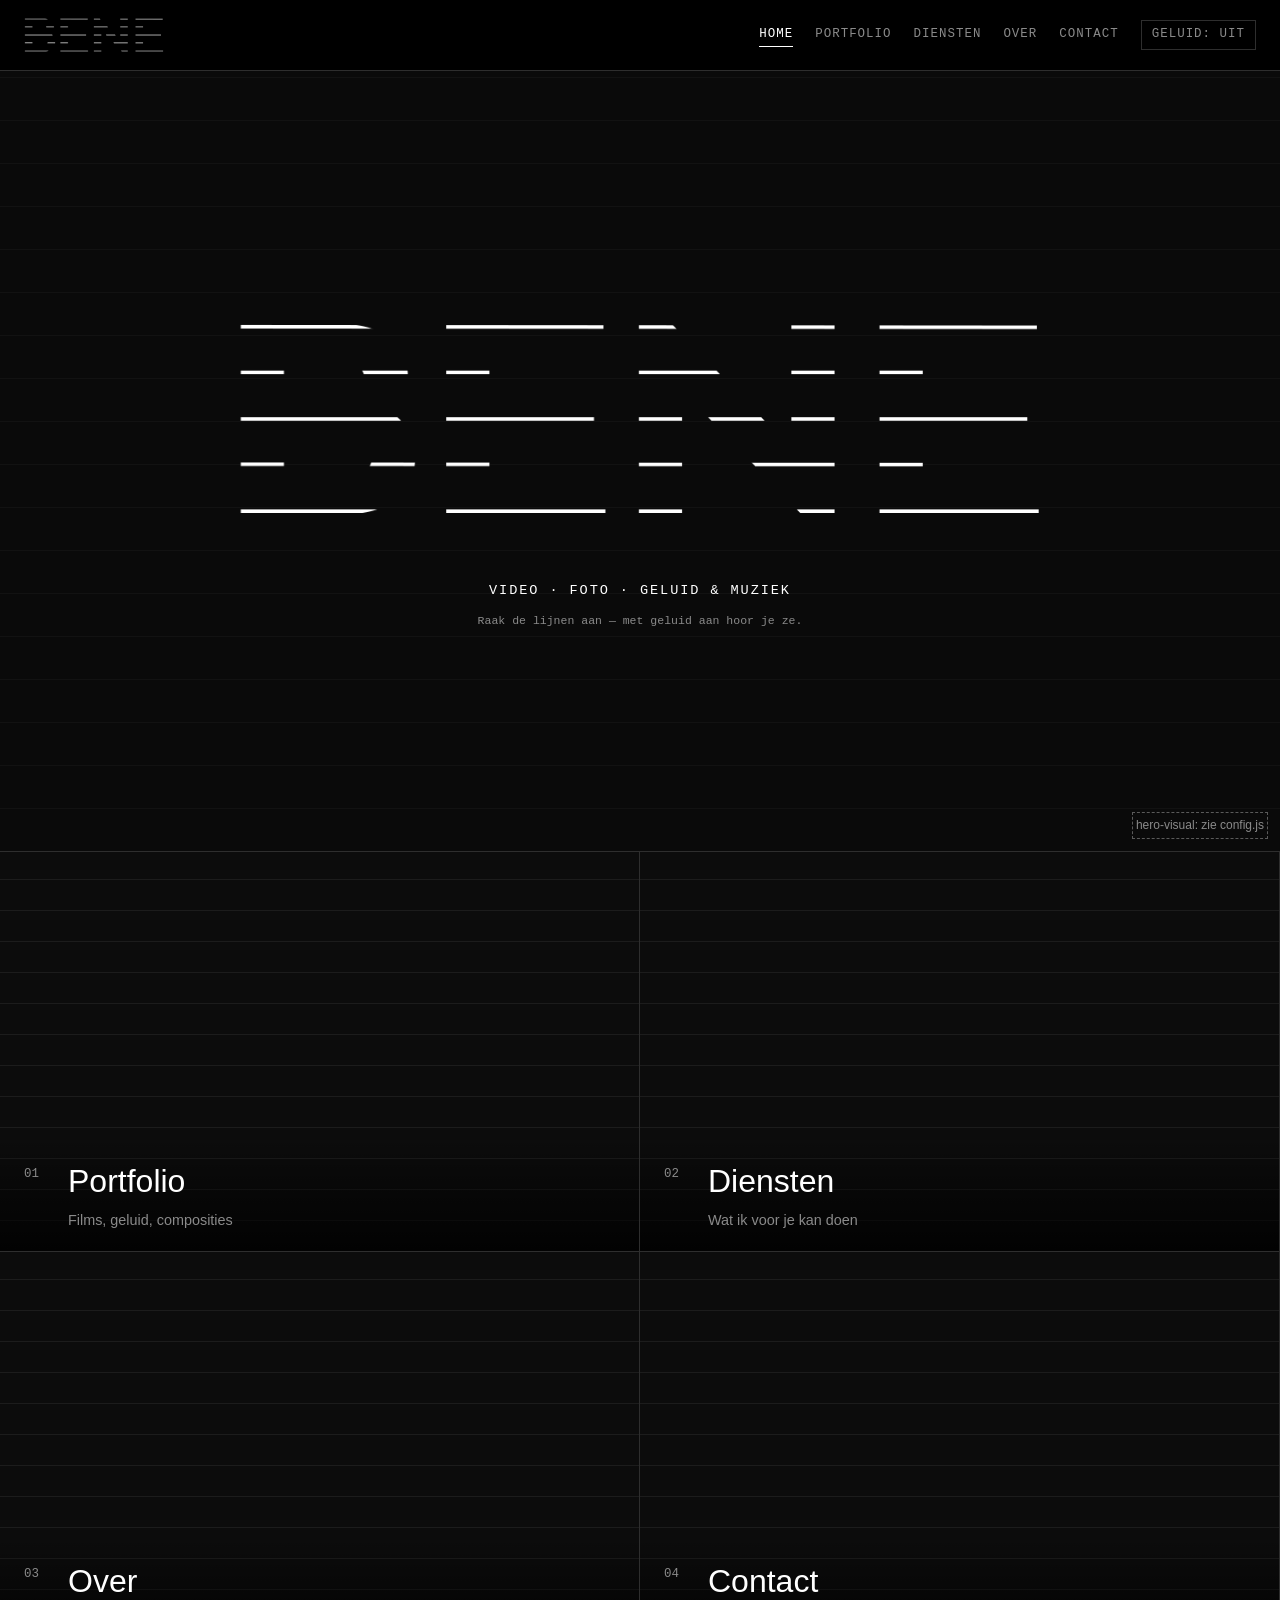
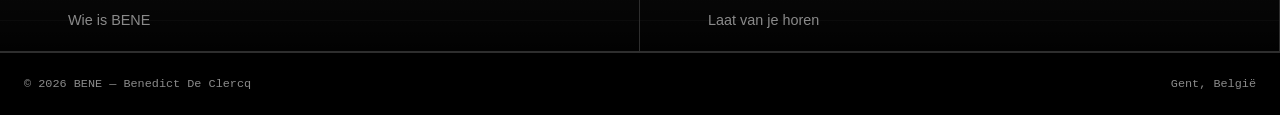
==== index.html @ 7650b3a9 "Add files via upload" ====
<!doctype html>
<html lang="nl">
<head>
<meta charset="utf-8">
<meta name="viewport" content="width=device-width,initial-scale=1">
<title>BENE — beeld en geluid</title>
<meta name="description" content="BENE — freelance videograaf, fotograaf, sounddesigner en componist uit Gent.">
<link rel="stylesheet" href="style.css">
</head>
<body>
<header>
  <a class="logo" href="index.html" aria-label="BENE — home"><img src="logo.png" alt="BENE"></a>
  <nav><a href="index.html" aria-current="page">Home</a><a href="portfolio.html">Portfolio</a><a href="diensten.html">Diensten</a><a href="over.html">Over</a><a href="contact.html">Contact</a><button id="sound" aria-pressed="false" title="Geluid aan/uit">geluid: uit</button></nav>
</header>
<main>

<section class="hero">
  <div id="heroMedia" class="heroMedia" aria-hidden="true"></div>
  <canvas id="logoCanvas" aria-label="BENE"></canvas>
  <p class="tag">Video · Foto · Geluid &amp; muziek</p>
  <p class="hint">Raak de lijnen aan — met geluid aan hoor je ze.</p>
</section>
<section class="tiles">
  <a class="tile" data-k="portfolio" href="portfolio.html"><div class="vis"></div><div class="cap"><span class="n">01</span><span class="t">Portfolio</span><span class="d">Films, geluid, composities</span></div></a>
  <a class="tile" data-k="diensten" href="diensten.html"><div class="vis"></div><div class="cap"><span class="n">02</span><span class="t">Diensten</span><span class="d">Wat ik voor je kan doen</span></div></a>
  <a class="tile" data-k="over" href="over.html"><div class="vis"></div><div class="cap"><span class="n">03</span><span class="t">Over</span><span class="d">Wie is BENE</span></div></a>
  <a class="tile" data-k="contact" href="contact.html"><div class="vis"></div><div class="cap"><span class="n">04</span><span class="t">Contact</span><span class="d">Laat van je horen</span></div></a>
</section>

</main>
<footer>
  <span>© <span id="yr"></span> BENE — Benedict De Clercq</span>
  <span>Gent, België</span>
</footer>
<script src="config.js"></script>
<script src="site.js"></script>
<script src="hero.js"></script>
</body>
</html>
---- style.css ----
:root{--bg:#000;--fg:#fff;--mute:#8a8a8a;--line:#2e2e2e;
--sans:"Helvetica Neue",Helvetica,Arial,system-ui,sans-serif;--mono:ui-monospace,"SF Mono",Menlo,Consolas,monospace}
*{box-sizing:border-box;margin:0;padding:0}
html{background:var(--bg)}
body{background:var(--bg);color:var(--fg);font-family:var(--sans);line-height:1.55;min-height:100vh;display:flex;flex-direction:column;-webkit-font-smoothing:antialiased}
a{color:inherit}
header{display:flex;justify-content:space-between;align-items:center;gap:16px;padding:18px 24px;border-bottom:1px solid var(--line);position:sticky;top:0;background:var(--bg);z-index:5}
.logo img{height:34px;display:block}
nav{display:flex;gap:22px;align-items:center;font-family:var(--mono);font-size:.78rem;text-transform:uppercase;letter-spacing:.08em;flex-wrap:wrap;justify-content:flex-end}
nav a{text-decoration:none;color:var(--mute);padding:2px 0;border-bottom:1px solid transparent}
nav a:hover,nav a[aria-current]{color:var(--fg);border-bottom-color:var(--fg)}
#sound{font:inherit;text-transform:uppercase;letter-spacing:inherit;background:none;border:1px solid var(--line);color:var(--mute);padding:4px 10px;cursor:pointer}
#sound[aria-pressed="true"]{color:var(--fg);border-color:var(--fg)}
main{flex:1}
.hero{min-height:calc(100svh - 120px);display:flex;flex-direction:column;align-items:center;justify-content:center;padding:40px 24px;text-align:center}
#logoCanvas{width:min(920px,100%);display:block;touch-action:manipulation;cursor:crosshair}
.tag{font-family:var(--mono);font-size:.85rem;letter-spacing:.14em;text-transform:uppercase;margin-top:36px}
.hint{font-family:var(--mono);font-size:.72rem;color:var(--mute);margin-top:10px}
.rows{border-top:1px solid var(--line)}
.row{display:grid;grid-template-columns:56px minmax(140px,1fr) minmax(0,2fr) auto;gap:16px;align-items:baseline;padding:22px 24px;border-bottom:1px solid var(--line);text-decoration:none;transition:background .2s,color .2s}
a.row:hover{background:var(--fg);color:var(--bg)}
a.row:hover .d,a.row:hover .n{color:var(--bg)}
.row .n{font-family:var(--mono);font-size:.78rem;color:var(--mute)}
.row .t{font-size:clamp(1.3rem,3.2vw,2.2rem);font-weight:500;letter-spacing:-.01em}
.row .d{color:var(--mute);font-size:.95rem}
.row .a{font-family:var(--mono);white-space:nowrap;font-size:.78rem}
.row .a.todo{outline:none;border:1px dashed #5a5a5a;padding:2px 8px}
.row.big{align-items:start;padding:32px 24px}
.row.soon .t{color:var(--mute)}
.list{border-top:1px solid var(--line);margin:32px -24px 0}
@media(max-width:700px){header{flex-direction:column;align-items:flex-start}nav{justify-content:flex-start;gap:14px}.row{grid-template-columns:36px minmax(0,1fr) auto}.row .d{grid-column:2/4;grid-row:2}.row.big .d{grid-column:2/4}}
.page{max-width:1100px;margin:0 auto;padding:56px 24px 80px;width:100%}
h1{font-size:clamp(2.6rem,9vw,6rem);font-weight:500;letter-spacing:-.03em;line-height:1;margin-bottom:20px}
h2{font-family:var(--mono);font-size:.78rem;text-transform:uppercase;letter-spacing:.1em;color:var(--mute);font-weight:400;margin-bottom:8px}
.lead{font-size:1.2rem;margin-bottom:32px}.lead.one{margin-top:40px}
.label{font-family:var(--mono);font-size:.78rem;margin-bottom:24px;color:var(--mute)}
.label a{text-decoration:none}.label a:hover{color:var(--fg)}
.note{margin-top:24px;font-size:.85rem}
.frame{position:relative;aspect-ratio:16/9;border:1px solid var(--line);display:grid;place-items:center;margin-bottom:12px;background:#080808}
.frame iframe{position:absolute;inset:0;width:100%;height:100%;border:0}
.play{width:72px;height:72px;border-radius:50%;border:1px solid var(--fg);background:none;color:var(--fg);font-size:1.3rem;cursor:pointer}
.play:hover{background:var(--fg);color:var(--bg)}
.stills{display:grid;grid-template-columns:repeat(auto-fit,minmax(220px,1fr));gap:12px;margin-bottom:48px}
.stills div{aspect-ratio:16/9;border:1px dashed var(--line);display:grid;place-items:center;font-size:.75rem}
.cols{display:grid;grid-template-columns:repeat(auto-fit,minmax(260px,1fr));gap:40px;margin-bottom:40px}
.credits{display:grid;grid-template-columns:120px 1fr;gap:8px 16px;border-top:1px solid var(--line);padding-top:20px;font-size:.9rem}
.credits dt{font-family:var(--mono);font-size:.78rem;text-transform:uppercase;letter-spacing:.08em;color:var(--mute)}
.about{display:grid;grid-template-columns:minmax(0,1fr) minmax(0,2fr);gap:48px;align-items:start}
@media(max-width:700px){.about{grid-template-columns:1fr}}
.portrait{aspect-ratio:3/4;border:1px dashed var(--line);display:grid;place-items:center;font-size:.8rem}
.about p{margin-bottom:16px;max-width:60ch}
.btn{display:inline-block;border:1px solid var(--fg);padding:10px 22px;text-decoration:none;font-family:var(--mono);font-size:.8rem;text-transform:uppercase;letter-spacing:.08em}
.btn:hover{background:var(--fg);color:var(--bg)}
a.big{font-size:clamp(1.4rem,5vw,3rem);text-decoration:none;border-bottom:1px solid var(--fg)}
#social{margin-top:28px;display:flex;gap:20px;flex-wrap:wrap;font-family:var(--mono);font-size:.85rem}
#social a{color:var(--mute)}#social a:hover{color:var(--fg)}
.todo{color:var(--mute);outline:1px dashed #5a5a5a;outline-offset:3px}

.hero{position:relative;overflow:hidden}
.heroMedia{position:absolute;inset:0;background:center/cover no-repeat;opacity:.5;z-index:0}
.heroMedia video{width:100%;height:100%;object-fit:cover}
.heroMedia.empty{background:repeating-linear-gradient(0deg,#0a0a0a 0 42px,#121212 42px 43px);opacity:1;display:flex;align-items:flex-end;justify-content:flex-end;padding:16px;font-size:.75rem}
.hero>*:not(.heroMedia){position:relative;z-index:1}
.tiles{display:grid;grid-template-columns:1fr 1fr;border-top:1px solid var(--line)}
@media(max-width:700px){.tiles{grid-template-columns:1fr}}
.tile{position:relative;display:block;aspect-ratio:16/10;overflow:hidden;border-bottom:1px solid var(--line);border-right:1px solid var(--line);text-decoration:none}
.tile .vis{position:absolute;inset:0;background:center/cover no-repeat;transition:transform .8s ease,opacity .4s;opacity:.7}
.tile .vis.empty{background:repeating-linear-gradient(0deg,#0c0c0c 0 30px,#1c1c1c 30px 31px);opacity:1}
.tile:hover .vis{transform:scale(1.03);opacity:.95}
.tile .cap{position:absolute;left:0;right:0;bottom:0;padding:20px 24px;display:grid;grid-template-columns:36px 1fr;gap:2px 8px;background:linear-gradient(transparent,rgba(0,0,0,.85))}
.tile .n{font-family:var(--mono);font-size:.78rem;color:var(--mute);grid-row:1/3;padding-top:.6em}
.tile .t{font-size:clamp(1.4rem,3vw,2rem);font-weight:500}
.tile .d{color:var(--mute);font-size:.9rem}
@media(prefers-reduced-motion:reduce){.tile .vis{transition:none}}
footer{display:flex;justify-content:space-between;flex-wrap:wrap;gap:8px;padding:22px 24px;border-top:1px solid var(--line);font-family:var(--mono);font-size:.74rem;color:var(--mute)}
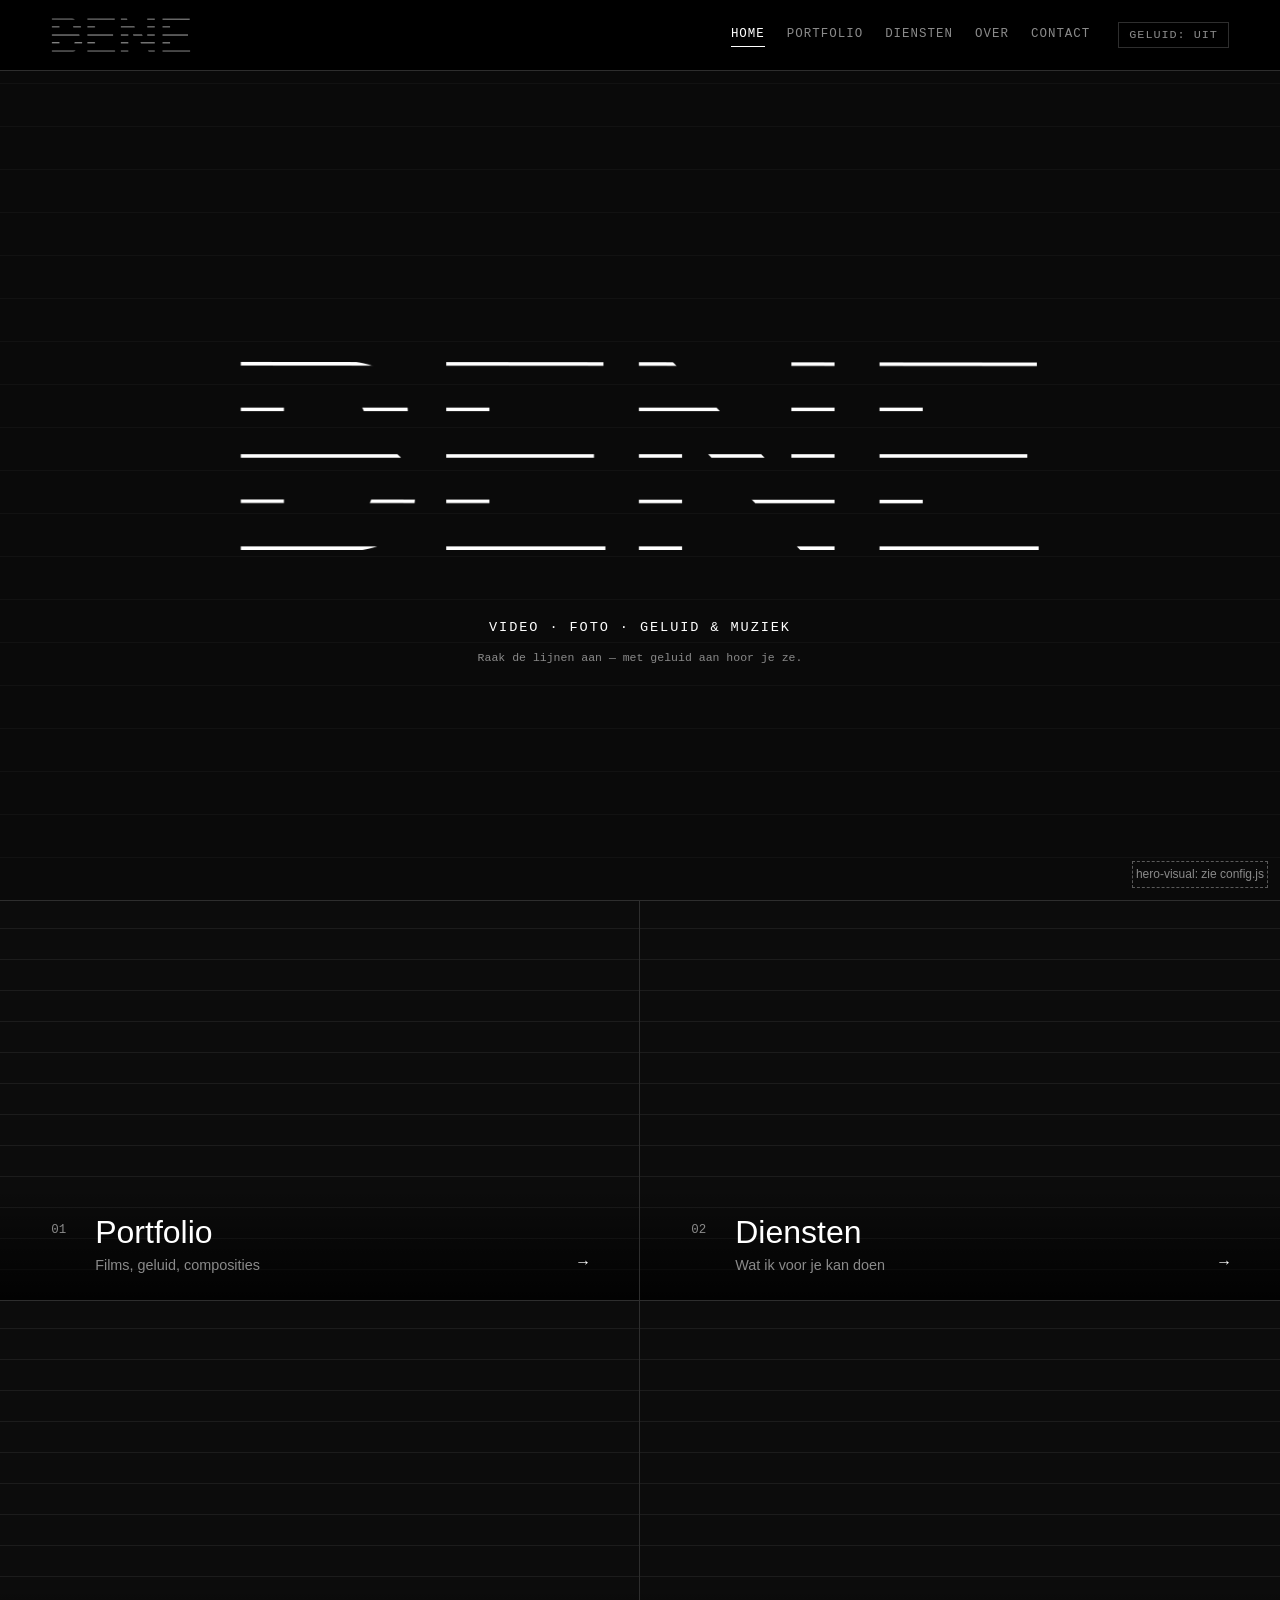
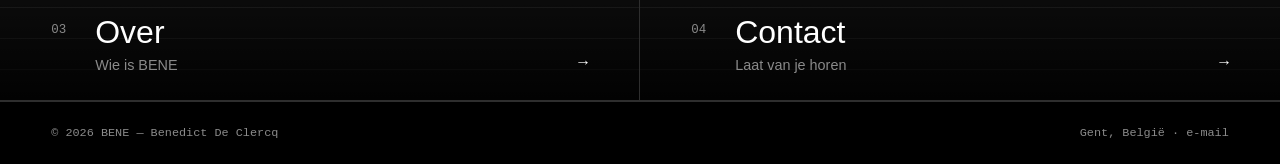
==== commit ff1ba7f8: "Layout bijgewerkt: uitlijning, gsm-header, favicon, 404 - Eén zijmarge en max-breedte voor header, i" ====
--- a/index.html
+++ b/index.html
@@ -4,19 +4,24 @@
 <meta charset="utf-8">
 <meta name="viewport" content="width=device-width,initial-scale=1">
 <title>BENE — beeld en geluid</title>
-<meta name="description" content="BENE — freelance videograaf, fotograaf, sounddesigner en componist uit Gent.">
+<meta name="description" content="BENE — Benedict De Clercq, freelance videograaf, fotograaf, sounddesigner en componist uit Gent.">
 <link rel="stylesheet" href="style.css">
+<link rel="icon" href="favicon.svg" type="image/svg+xml">
+<meta name="theme-color" content="#000000">
 </head>
 <body>
+<a class="skip" href="#main">Naar inhoud</a>
 <header>
   <a class="logo" href="index.html" aria-label="BENE — home"><img src="logo.png" alt="BENE"></a>
-  <nav><a href="index.html" aria-current="page">Home</a><a href="portfolio.html">Portfolio</a><a href="diensten.html">Diensten</a><a href="over.html">Over</a><a href="contact.html">Contact</a><button id="sound" aria-pressed="false" title="Geluid aan/uit">geluid: uit</button></nav>
+  <nav><a href="index.html" aria-current="page">Home</a><a href="portfolio.html">Portfolio</a><a href="diensten.html">Diensten</a><a href="over.html">Over</a><a href="contact.html">Contact</a></nav>
+  <button id="sound" aria-pressed="false" title="Geluid aan/uit">geluid: uit</button>
 </header>
-<main>
+<main id="main">
 
 <section class="hero">
+  <h1 class="sr">BENE — video, foto, geluid &amp; muziek</h1>
   <div id="heroMedia" class="heroMedia" aria-hidden="true"></div>
-  <canvas id="logoCanvas" aria-label="BENE"></canvas>
+  <canvas id="logoCanvas" role="img" aria-label="BENE-logo"></canvas>
   <p class="tag">Video · Foto · Geluid &amp; muziek</p>
   <p class="hint">Raak de lijnen aan — met geluid aan hoor je ze.</p>
 </section>
@@ -30,7 +35,7 @@
 </main>
 <footer>
   <span>© <span id="yr"></span> BENE — Benedict De Clercq</span>
-  <span>Gent, België</span>
+  <span>Gent, België · <a class="mailto" href="#">e-mail</a></span>
 </footer>
 <script src="config.js"></script>
 <script src="site.js"></script>
--- a/style.css
+++ b/style.css
@@ -1,75 +1,116 @@
+/* ---------- basis ---------- */
 :root{--bg:#000;--fg:#fff;--mute:#8a8a8a;--line:#2e2e2e;
+--g:clamp(20px,4vw,56px);       /* zijmarge: overal dezelfde */
+--max:1440px;                   /* maximale breedte van de inhoud */
 --sans:"Helvetica Neue",Helvetica,Arial,system-ui,sans-serif;--mono:ui-monospace,"SF Mono",Menlo,Consolas,monospace}
 *{box-sizing:border-box;margin:0;padding:0}
 html{background:var(--bg)}
 body{background:var(--bg);color:var(--fg);font-family:var(--sans);line-height:1.55;min-height:100vh;display:flex;flex-direction:column;-webkit-font-smoothing:antialiased}
 a{color:inherit}
-header{display:flex;justify-content:space-between;align-items:center;gap:16px;padding:18px 24px;border-bottom:1px solid var(--line);position:sticky;top:0;background:var(--bg);z-index:5}
+:focus-visible{outline:1px solid var(--fg);outline-offset:4px}
+.sr{position:absolute;width:1px;height:1px;overflow:hidden;clip:rect(0 0 0 0);white-space:nowrap}
+.skip{position:absolute;left:var(--g);top:-60px;z-index:10;background:var(--fg);color:var(--bg);padding:8px 14px;font-family:var(--mono);font-size:.78rem;text-decoration:none}
+.skip:focus{top:12px}
+main{flex:1}
+
+/* ---------- header & footer ---------- */
+header{position:sticky;top:0;z-index:5;background:var(--bg);border-bottom:1px solid var(--line);
+  display:grid;grid-template-columns:auto 1fr auto;align-items:center;gap:28px;padding:18px max(var(--g),calc((100% - var(--max))/2 + var(--g)))}
 .logo img{height:34px;display:block}
-nav{display:flex;gap:22px;align-items:center;font-family:var(--mono);font-size:.78rem;text-transform:uppercase;letter-spacing:.08em;flex-wrap:wrap;justify-content:flex-end}
-nav a{text-decoration:none;color:var(--mute);padding:2px 0;border-bottom:1px solid transparent}
+nav{display:flex;gap:22px;justify-content:flex-end;font-family:var(--mono);font-size:.78rem;text-transform:uppercase;letter-spacing:.08em}
+nav a{text-decoration:none;color:var(--mute);padding:2px 0;border-bottom:1px solid transparent;transition:color .2s}
 nav a:hover,nav a[aria-current]{color:var(--fg);border-bottom-color:var(--fg)}
-#sound{font:inherit;text-transform:uppercase;letter-spacing:inherit;background:none;border:1px solid var(--line);color:var(--mute);padding:4px 10px;cursor:pointer}
+#sound{font-family:var(--mono);font-size:.74rem;text-transform:uppercase;letter-spacing:.08em;background:none;border:1px solid var(--line);color:var(--mute);padding:5px 10px;cursor:pointer;white-space:nowrap}
+#sound:hover{color:var(--fg)}
 #sound[aria-pressed="true"]{color:var(--fg);border-color:var(--fg)}
-main{flex:1}
-.hero{min-height:calc(100svh - 120px);display:flex;flex-direction:column;align-items:center;justify-content:center;padding:40px 24px;text-align:center}
+footer{display:flex;justify-content:space-between;flex-wrap:wrap;gap:8px 24px;border-top:1px solid var(--line);font-family:var(--mono);font-size:.74rem;color:var(--mute);
+  padding:22px max(var(--g),calc((100% - var(--max))/2 + var(--g)))}
+footer a{text-decoration:none}footer a:hover{color:var(--fg)}
+@media(max-width:700px){
+  header{position:static;grid-template-columns:1fr auto;gap:14px;padding-top:14px;padding-bottom:12px}
+  .logo img{height:28px}
+  nav{grid-column:1/-1;grid-row:2;justify-content:space-between;gap:10px;font-size:.72rem;letter-spacing:.05em}
+}
+
+/* ---------- home ---------- */
+.hero{position:relative;overflow:hidden;min-height:calc(100svh - 71px);display:flex;flex-direction:column;align-items:center;justify-content:center;padding:48px var(--g);text-align:center}
+.hero>*:not(.heroMedia){position:relative;z-index:1}
+.heroMedia{position:absolute;inset:0;background:center/cover no-repeat;opacity:.5;z-index:0}
+.heroMedia video{width:100%;height:100%;object-fit:cover}
+.heroMedia.empty{background:repeating-linear-gradient(0deg,#0a0a0a 0 42px,#121212 42px 43px);opacity:1;display:flex;align-items:flex-end;justify-content:flex-end;padding:16px;font-size:.75rem}
 #logoCanvas{width:min(920px,100%);display:block;touch-action:manipulation;cursor:crosshair}
 .tag{font-family:var(--mono);font-size:.85rem;letter-spacing:.14em;text-transform:uppercase;margin-top:36px}
 .hint{font-family:var(--mono);font-size:.72rem;color:var(--mute);margin-top:10px}
-.rows{border-top:1px solid var(--line)}
-.row{display:grid;grid-template-columns:56px minmax(140px,1fr) minmax(0,2fr) auto;gap:16px;align-items:baseline;padding:22px 24px;border-bottom:1px solid var(--line);text-decoration:none;transition:background .2s,color .2s}
+@media(max-width:700px){.hero{min-height:72svh}.tag{font-size:.75rem;letter-spacing:.1em}}
+
+.tiles{display:grid;grid-template-columns:1fr 1fr;border-top:1px solid var(--line)}
+.tile{position:relative;display:block;aspect-ratio:16/10;overflow:hidden;border-bottom:1px solid var(--line);text-decoration:none}
+.tile:nth-child(odd){border-right:1px solid var(--line)}
+.tile .vis{position:absolute;inset:0;background:center/cover no-repeat;transition:transform .8s ease,opacity .4s;opacity:.7}
+.tile .vis.empty{background:repeating-linear-gradient(0deg,#0c0c0c 0 30px,#1c1c1c 30px 31px);opacity:1}
+.tile:hover .vis{transform:scale(1.03);opacity:.95}
+.tile .cap{position:absolute;left:0;right:0;bottom:0;padding:24px var(--g);display:grid;grid-template-columns:36px 1fr auto;gap:2px 8px;align-items:end;background:linear-gradient(transparent,rgba(0,0,0,.85))}
+.tile .cap::after{content:"→";grid-column:3;grid-row:1/3;font-family:var(--mono);font-size:1rem;transition:transform .3s}
+.tile:hover .cap::after{transform:translateX(6px)}
+.tile .n{font-family:var(--mono);font-size:.78rem;color:var(--mute);grid-row:1/3;align-self:start;padding-top:.6em}
+.tile .t{font-size:clamp(1.4rem,3vw,2rem);font-weight:500;line-height:1.2}
+.tile .d{color:var(--mute);font-size:.9rem}
+@media(max-width:700px){.tiles{grid-template-columns:1fr}.tile{aspect-ratio:16/9}.tile:nth-child(odd){border-right:0}}
+@media(prefers-reduced-motion:reduce){.tile .vis,.tile .cap::after{transition:none}}
+
+/* ---------- pagina's ---------- */
+.page{max-width:var(--max);margin:0 auto;padding:64px var(--g) 96px;width:100%}
+h1{font-size:clamp(2.6rem,9vw,6rem);font-weight:500;letter-spacing:-.03em;line-height:1;margin-bottom:24px}
+h2{font-family:var(--mono);font-size:.78rem;text-transform:uppercase;letter-spacing:.1em;color:var(--mute);font-weight:400;margin-bottom:10px}
+.lead{font-size:clamp(1.1rem,2vw,1.35rem);margin-bottom:32px;max-width:40ch}.lead.one{margin-top:48px}
+.label{font-family:var(--mono);font-size:.78rem;margin-bottom:24px;color:var(--mute)}
+.label a{text-decoration:none}.label a:hover{color:var(--fg)}
+.label.end{margin:64px 0 0}
+.note{margin-top:24px;font-size:.85rem}
+@media(max-width:700px){.page{padding-top:40px;padding-bottom:64px}}
+
+/* lijsten (portfolio, diensten) */
+.list{border-top:1px solid var(--line);margin:40px calc(-1*var(--g)) 0}
+.row{display:grid;grid-template-columns:56px minmax(0,5fr) minmax(0,6fr) 110px;gap:16px;align-items:baseline;padding:24px var(--g);border-bottom:1px solid var(--line);text-decoration:none;transition:background .2s,color .2s}
 a.row:hover{background:var(--fg);color:var(--bg)}
 a.row:hover .d,a.row:hover .n{color:var(--bg)}
 .row .n{font-family:var(--mono);font-size:.78rem;color:var(--mute)}
-.row .t{font-size:clamp(1.3rem,3.2vw,2.2rem);font-weight:500;letter-spacing:-.01em}
-.row .d{color:var(--mute);font-size:.95rem}
-.row .a{font-family:var(--mono);white-space:nowrap;font-size:.78rem}
+.row .t{font-size:clamp(1.3rem,3.2vw,2.2rem);font-weight:500;letter-spacing:-.01em;line-height:1.2}
+.row .d{color:var(--mute);font-size:.95rem;max-width:52ch}
+.row .a{font-family:var(--mono);white-space:nowrap;font-size:.78rem;justify-self:end}
 .row .a.todo{outline:none;border:1px dashed #5a5a5a;padding:2px 8px}
-.row.big{align-items:start;padding:32px 24px}
+.row.big{padding-top:36px;padding-bottom:36px}
 .row.soon .t{color:var(--mute)}
-.list{border-top:1px solid var(--line);margin:32px -24px 0}
-@media(max-width:700px){header{flex-direction:column;align-items:flex-start}nav{justify-content:flex-start;gap:14px}.row{grid-template-columns:36px minmax(0,1fr) auto}.row .d{grid-column:2/4;grid-row:2}.row.big .d{grid-column:2/4}}
-.page{max-width:1100px;margin:0 auto;padding:56px 24px 80px;width:100%}
-h1{font-size:clamp(2.6rem,9vw,6rem);font-weight:500;letter-spacing:-.03em;line-height:1;margin-bottom:20px}
-h2{font-family:var(--mono);font-size:.78rem;text-transform:uppercase;letter-spacing:.1em;color:var(--mute);font-weight:400;margin-bottom:8px}
-.lead{font-size:1.2rem;margin-bottom:32px}.lead.one{margin-top:40px}
-.label{font-family:var(--mono);font-size:.78rem;margin-bottom:24px;color:var(--mute)}
-.label a{text-decoration:none}.label a:hover{color:var(--fg)}
-.note{margin-top:24px;font-size:.85rem}
+@media(max-width:700px){.row{grid-template-columns:32px minmax(0,1fr) auto;gap:6px 12px;padding-top:20px;padding-bottom:20px}.row .d{grid-column:2/4;grid-row:2}.row.big{padding-top:28px;padding-bottom:28px}}
+
+/* projectpagina */
 .frame{position:relative;aspect-ratio:16/9;border:1px solid var(--line);display:grid;place-items:center;margin-bottom:12px;background:#080808}
 .frame iframe{position:absolute;inset:0;width:100%;height:100%;border:0}
 .play{width:72px;height:72px;border-radius:50%;border:1px solid var(--fg);background:none;color:var(--fg);font-size:1.3rem;cursor:pointer}
 .play:hover{background:var(--fg);color:var(--bg)}
-.stills{display:grid;grid-template-columns:repeat(auto-fit,minmax(220px,1fr));gap:12px;margin-bottom:48px}
-.stills div{aspect-ratio:16/9;border:1px dashed var(--line);display:grid;place-items:center;font-size:.75rem}
-.cols{display:grid;grid-template-columns:repeat(auto-fit,minmax(260px,1fr));gap:40px;margin-bottom:40px}
-.credits{display:grid;grid-template-columns:120px 1fr;gap:8px 16px;border-top:1px solid var(--line);padding-top:20px;font-size:.9rem}
-.credits dt{font-family:var(--mono);font-size:.78rem;text-transform:uppercase;letter-spacing:.08em;color:var(--mute)}
-.about{display:grid;grid-template-columns:minmax(0,1fr) minmax(0,2fr);gap:48px;align-items:start}
-@media(max-width:700px){.about{grid-template-columns:1fr}}
-.portrait{aspect-ratio:3/4;border:1px dashed var(--line);display:grid;place-items:center;font-size:.8rem}
-.about p{margin-bottom:16px;max-width:60ch}
-.btn{display:inline-block;border:1px solid var(--fg);padding:10px 22px;text-decoration:none;font-family:var(--mono);font-size:.8rem;text-transform:uppercase;letter-spacing:.08em}
+.stills{display:grid;grid-template-columns:repeat(3,1fr);gap:12px;margin-bottom:64px}
+.stills div{aspect-ratio:16/9;border:1px dashed var(--line);display:grid;place-items:center;font-size:.75rem;background:center/cover no-repeat}
+.cols{display:grid;grid-template-columns:repeat(auto-fit,minmax(min(100%,300px),1fr));gap:40px 64px;margin-bottom:48px}
+.cols p{max-width:60ch}
+.credits{display:grid;grid-template-columns:140px 1fr;gap:10px 16px;border-top:1px solid var(--line);padding-top:24px;font-size:.95rem}
+.credits dt{font-family:var(--mono);font-size:.78rem;text-transform:uppercase;letter-spacing:.08em;color:var(--mute);padding-top:.15em}
+.credits dd.todo{width:fit-content;outline-offset:2px}
+@media(max-width:700px){.stills{gap:6px;margin-bottom:48px}.credits{grid-template-columns:100px 1fr}}
+
+/* over */
+.about{display:grid;grid-template-columns:minmax(0,1fr) minmax(0,2fr);gap:clamp(32px,5vw,80px);align-items:start;margin-top:40px}
+.portrait{aspect-ratio:3/4;border:1px dashed var(--line);display:grid;place-items:center;font-size:.8rem;background:center/cover no-repeat}
+.about p{margin-bottom:16px;max-width:60ch;font-size:1.05rem}
+@media(max-width:700px){.about{grid-template-columns:1fr}.portrait{max-width:280px}}
+
+/* knoppen & contact */
+.btn{display:inline-block;border:1px solid var(--fg);padding:12px 24px;text-decoration:none;font-family:var(--mono);font-size:.8rem;text-transform:uppercase;letter-spacing:.08em;transition:background .2s,color .2s}
 .btn:hover{background:var(--fg);color:var(--bg)}
-a.big{font-size:clamp(1.4rem,5vw,3rem);text-decoration:none;border-bottom:1px solid var(--fg)}
-#social{margin-top:28px;display:flex;gap:20px;flex-wrap:wrap;font-family:var(--mono);font-size:.85rem}
+a.big{font-size:clamp(1.3rem,5vw,3rem);text-decoration:none;border-bottom:1px solid var(--fg);overflow-wrap:anywhere}
+a.big:hover{color:var(--mute);border-color:var(--mute)}
+#social{margin-top:32px;display:flex;gap:12px 24px;flex-wrap:wrap;font-family:var(--mono);font-size:.85rem}
 #social a{color:var(--mute)}#social a:hover{color:var(--fg)}
+
+/* placeholders: gestippeld = nog in te vullen */
 .todo{color:var(--mute);outline:1px dashed #5a5a5a;outline-offset:3px}
-
-.hero{position:relative;overflow:hidden}
-.heroMedia{position:absolute;inset:0;background:center/cover no-repeat;opacity:.5;z-index:0}
-.heroMedia video{width:100%;height:100%;object-fit:cover}
-.heroMedia.empty{background:repeating-linear-gradient(0deg,#0a0a0a 0 42px,#121212 42px 43px);opacity:1;display:flex;align-items:flex-end;justify-content:flex-end;padding:16px;font-size:.75rem}
-.hero>*:not(.heroMedia){position:relative;z-index:1}
-.tiles{display:grid;grid-template-columns:1fr 1fr;border-top:1px solid var(--line)}
-@media(max-width:700px){.tiles{grid-template-columns:1fr}}
-.tile{position:relative;display:block;aspect-ratio:16/10;overflow:hidden;border-bottom:1px solid var(--line);border-right:1px solid var(--line);text-decoration:none}
-.tile .vis{position:absolute;inset:0;background:center/cover no-repeat;transition:transform .8s ease,opacity .4s;opacity:.7}
-.tile .vis.empty{background:repeating-linear-gradient(0deg,#0c0c0c 0 30px,#1c1c1c 30px 31px);opacity:1}
-.tile:hover .vis{transform:scale(1.03);opacity:.95}
-.tile .cap{position:absolute;left:0;right:0;bottom:0;padding:20px 24px;display:grid;grid-template-columns:36px 1fr;gap:2px 8px;background:linear-gradient(transparent,rgba(0,0,0,.85))}
-.tile .n{font-family:var(--mono);font-size:.78rem;color:var(--mute);grid-row:1/3;padding-top:.6em}
-.tile .t{font-size:clamp(1.4rem,3vw,2rem);font-weight:500}
-.tile .d{color:var(--mute);font-size:.9rem}
-@media(prefers-reduced-motion:reduce){.tile .vis{transition:none}}
-footer{display:flex;justify-content:space-between;flex-wrap:wrap;gap:8px;padding:22px 24px;border-top:1px solid var(--line);font-family:var(--mono);font-size:.74rem;color:var(--mute)}
+.stills .todo,.portrait.todo{outline:none;border-color:#5a5a5a}
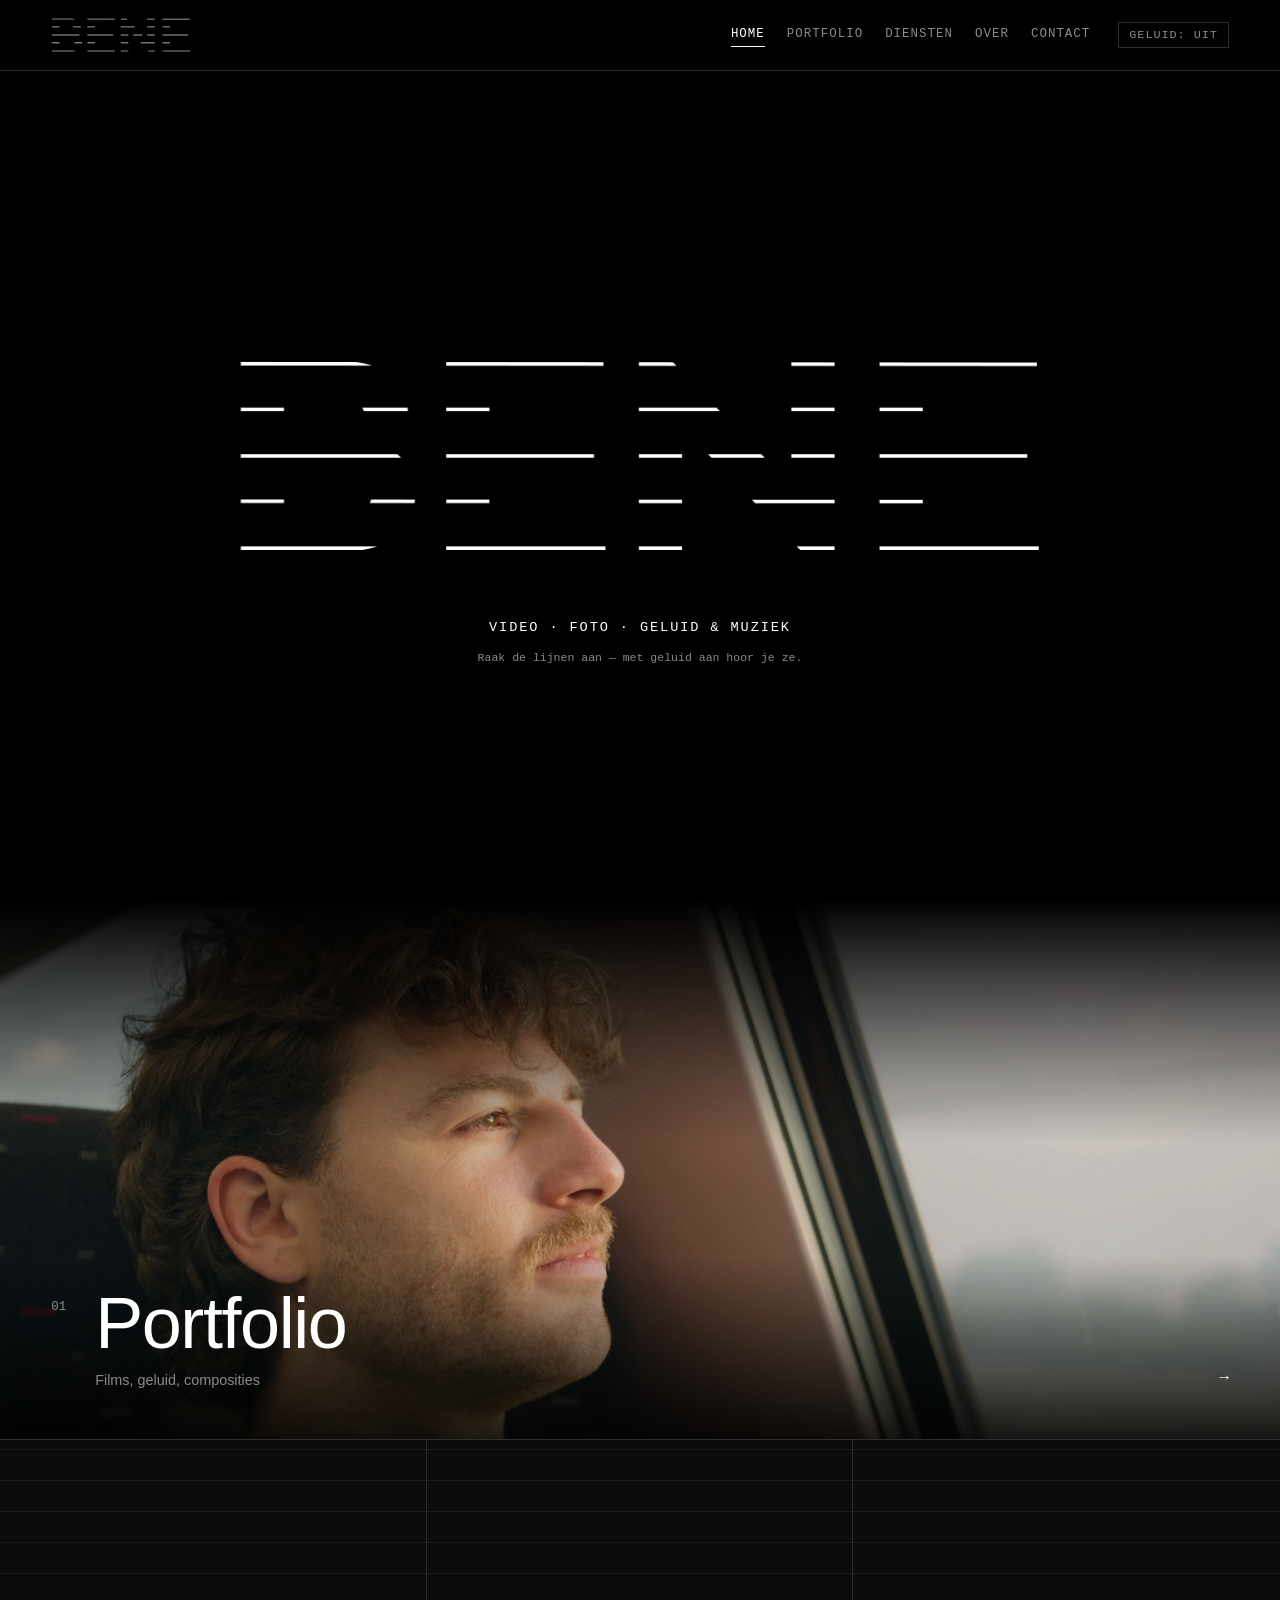
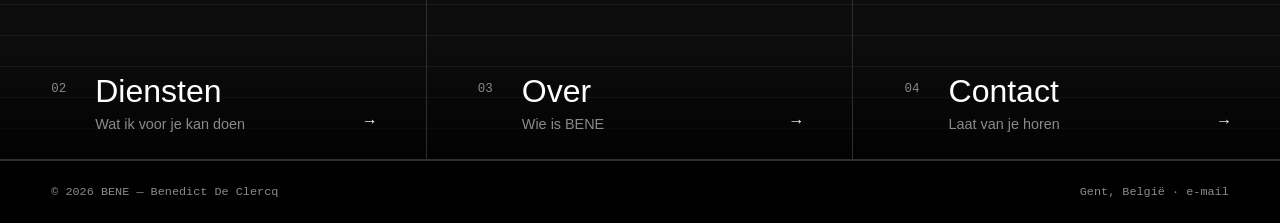
==== commit 563fb6fb: "Home: zwarte hero, portfoliotegel schermvullend met Élan-still - Hero achter het logo gewoon zwart (" ====
--- a/index.html
+++ b/index.html
@@ -25,8 +25,8 @@
   <p class="tag">Video · Foto · Geluid &amp; muziek</p>
   <p class="hint">Raak de lijnen aan — met geluid aan hoor je ze.</p>
 </section>
-<section class="tiles">
-  <a class="tile" data-k="portfolio" href="portfolio.html"><div class="vis"></div><div class="cap"><span class="n">01</span><span class="t">Portfolio</span><span class="d">Films, geluid, composities</span></div></a>
+<section class="tiles" aria-label="Pagina's">
+  <a class="tile wide" data-k="portfolio" href="portfolio.html"><div class="vis"></div><div class="cap"><span class="n">01</span><span class="t">Portfolio</span><span class="d">Films, geluid, composities</span></div></a>
   <a class="tile" data-k="diensten" href="diensten.html"><div class="vis"></div><div class="cap"><span class="n">02</span><span class="t">Diensten</span><span class="d">Wat ik voor je kan doen</span></div></a>
   <a class="tile" data-k="over" href="over.html"><div class="vis"></div><div class="cap"><span class="n">03</span><span class="t">Over</span><span class="d">Wie is BENE</span></div></a>
   <a class="tile" data-k="contact" href="contact.html"><div class="vis"></div><div class="cap"><span class="n">04</span><span class="t">Contact</span><span class="d">Laat van je horen</span></div></a>
--- a/style.css
+++ b/style.css
@@ -37,15 +37,15 @@
 .hero>*:not(.heroMedia){position:relative;z-index:1}
 .heroMedia{position:absolute;inset:0;background:center/cover no-repeat;opacity:.5;z-index:0}
 .heroMedia video{width:100%;height:100%;object-fit:cover}
-.heroMedia.empty{background:repeating-linear-gradient(0deg,#0a0a0a 0 42px,#121212 42px 43px);opacity:1;display:flex;align-items:flex-end;justify-content:flex-end;padding:16px;font-size:.75rem}
 #logoCanvas{width:min(920px,100%);display:block;touch-action:manipulation;cursor:crosshair}
 .tag{font-family:var(--mono);font-size:.85rem;letter-spacing:.14em;text-transform:uppercase;margin-top:36px}
 .hint{font-family:var(--mono);font-size:.72rem;color:var(--mute);margin-top:10px}
 @media(max-width:700px){.hero{min-height:72svh}.tag{font-size:.75rem;letter-spacing:.1em}}
 
-.tiles{display:grid;grid-template-columns:1fr 1fr;border-top:1px solid var(--line)}
-.tile{position:relative;display:block;aspect-ratio:16/10;overflow:hidden;border-bottom:1px solid var(--line);text-decoration:none}
-.tile:nth-child(odd){border-right:1px solid var(--line)}
+/* tegels: portfolio schermvullend, de andere drie eronder */
+.tiles{display:grid;grid-template-columns:repeat(3,1fr)}
+.tile{position:relative;display:block;aspect-ratio:4/3;overflow:hidden;border-bottom:1px solid var(--line);text-decoration:none}
+.tile+.tile:not(:last-child){border-right:1px solid var(--line)}
 .tile .vis{position:absolute;inset:0;background:center/cover no-repeat;transition:transform .8s ease,opacity .4s;opacity:.7}
 .tile .vis.empty{background:repeating-linear-gradient(0deg,#0c0c0c 0 30px,#1c1c1c 30px 31px);opacity:1}
 .tile:hover .vis{transform:scale(1.03);opacity:.95}
@@ -55,8 +55,19 @@
 .tile .n{font-family:var(--mono);font-size:.78rem;color:var(--mute);grid-row:1/3;align-self:start;padding-top:.6em}
 .tile .t{font-size:clamp(1.4rem,3vw,2rem);font-weight:500;line-height:1.2}
 .tile .d{color:var(--mute);font-size:.9rem}
-@media(max-width:700px){.tiles{grid-template-columns:1fr}.tile{aspect-ratio:16/9}.tile:nth-child(odd){border-right:0}}
-@media(prefers-reduced-motion:reduce){.tile .vis,.tile .cap::after{transition:none}}
+/* portfoliotegel: volle breedte, vloeit vanuit het zwart van de hero in het beeld */
+.tile.wide{grid-column:1/-1;aspect-ratio:2048/858;min-height:60svh;max-height:92svh;width:100%}
+.tile.wide .vis{opacity:.85;background-position:35% center}
+.tile.wide::before{content:"";position:absolute;inset:0;z-index:1;pointer-events:none;background:linear-gradient(var(--bg) 0%,rgba(0,0,0,.6) 18%,transparent 45%)}
+.tile.wide .cap{z-index:2;padding-bottom:clamp(24px,4vw,48px)}
+.tile.wide .t{font-size:clamp(2rem,6vw,4.5rem);letter-spacing:-.02em}
+.tile.wide .n{padding-top:1.4em}
+@supports (animation-timeline:view()){
+  .tile .vis{animation:reveal linear both;animation-timeline:view();animation-range:entry 0% cover 45%}
+  @keyframes reveal{from{filter:brightness(.25)}to{filter:brightness(1)}}
+}
+@media(max-width:700px){.tiles{grid-template-columns:1fr}.tile{aspect-ratio:16/9;border-right:0!important}.tile.wide{aspect-ratio:auto;min-height:0;height:75svh}}
+@media(prefers-reduced-motion:reduce){.tile .vis,.tile .cap::after{transition:none;animation:none}}
 
 /* ---------- pagina's ---------- */
 .page{max-width:var(--max);margin:0 auto;padding:64px var(--g) 96px;width:100%}
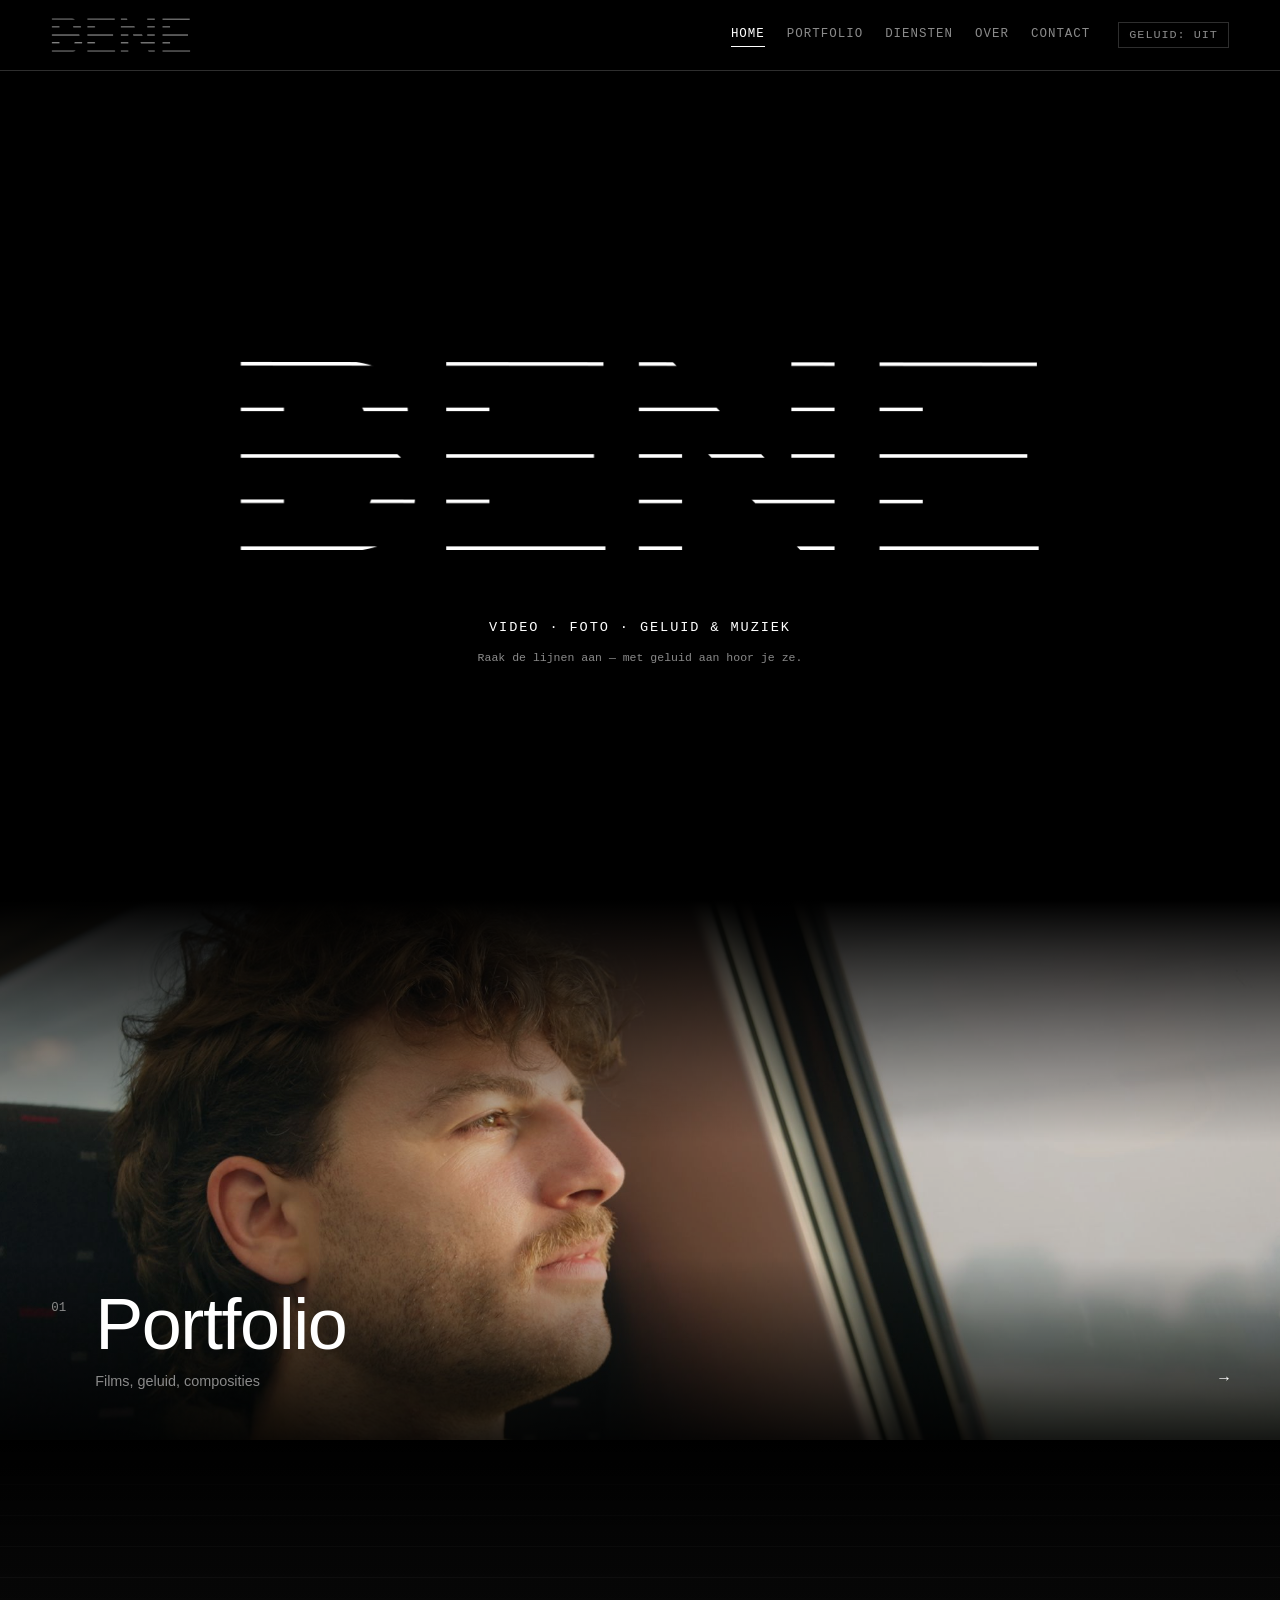
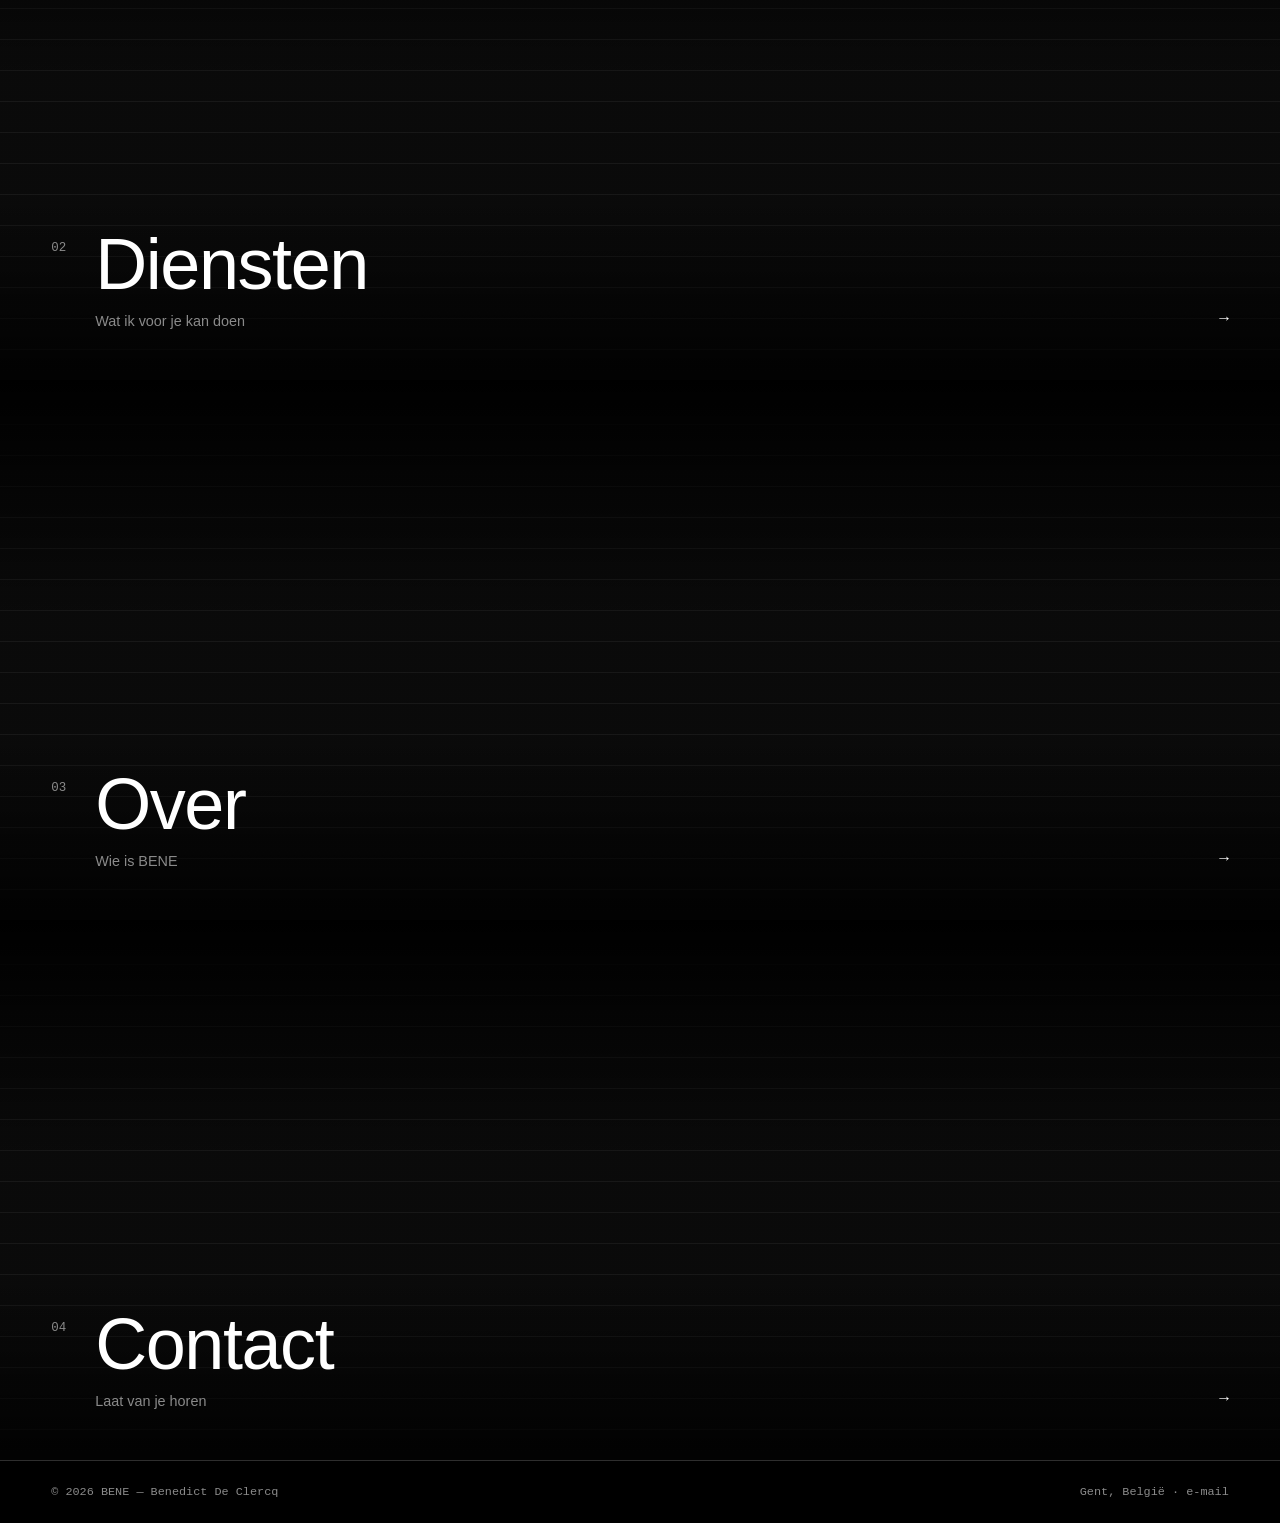
==== commit a6c4a8e8: "Home: alle vier tegels schermvullend onder elkaar Diensten, Over en Contact krijgen dezelfde layout " ====
--- a/index.html
+++ b/index.html
@@ -26,7 +26,7 @@
   <p class="hint">Raak de lijnen aan — met geluid aan hoor je ze.</p>
 </section>
 <section class="tiles" aria-label="Pagina's">
-  <a class="tile wide" data-k="portfolio" href="portfolio.html"><div class="vis"></div><div class="cap"><span class="n">01</span><span class="t">Portfolio</span><span class="d">Films, geluid, composities</span></div></a>
+  <a class="tile" data-k="portfolio" href="portfolio.html"><div class="vis"></div><div class="cap"><span class="n">01</span><span class="t">Portfolio</span><span class="d">Films, geluid, composities</span></div></a>
   <a class="tile" data-k="diensten" href="diensten.html"><div class="vis"></div><div class="cap"><span class="n">02</span><span class="t">Diensten</span><span class="d">Wat ik voor je kan doen</span></div></a>
   <a class="tile" data-k="over" href="over.html"><div class="vis"></div><div class="cap"><span class="n">03</span><span class="t">Over</span><span class="d">Wie is BENE</span></div></a>
   <a class="tile" data-k="contact" href="contact.html"><div class="vis"></div><div class="cap"><span class="n">04</span><span class="t">Contact</span><span class="d">Laat van je horen</span></div></a>
--- a/style.css
+++ b/style.css
@@ -42,31 +42,25 @@
 .hint{font-family:var(--mono);font-size:.72rem;color:var(--mute);margin-top:10px}
 @media(max-width:700px){.hero{min-height:72svh}.tag{font-size:.75rem;letter-spacing:.1em}}
 
-/* tegels: portfolio schermvullend, de andere drie eronder */
-.tiles{display:grid;grid-template-columns:repeat(3,1fr)}
-.tile{position:relative;display:block;aspect-ratio:4/3;overflow:hidden;border-bottom:1px solid var(--line);text-decoration:none}
-.tile+.tile:not(:last-child){border-right:1px solid var(--line)}
-.tile .vis{position:absolute;inset:0;background:center/cover no-repeat;transition:transform .8s ease,opacity .4s;opacity:.7}
-.tile .vis.empty{background:repeating-linear-gradient(0deg,#0c0c0c 0 30px,#1c1c1c 30px 31px);opacity:1}
-.tile:hover .vis{transform:scale(1.03);opacity:.95}
-.tile .cap{position:absolute;left:0;right:0;bottom:0;padding:24px var(--g);display:grid;grid-template-columns:36px 1fr auto;gap:2px 8px;align-items:end;background:linear-gradient(transparent,rgba(0,0,0,.85))}
+/* tegels: alle vier schermvullend onder elkaar; elk vloeit vanuit het zwart in zijn beeld */
+.tiles{display:block}
+.tile{position:relative;display:block;width:100%;aspect-ratio:2048/858;min-height:60svh;max-height:92svh;overflow:hidden;text-decoration:none}
+.tile .vis{position:absolute;inset:0;background:center/cover no-repeat;transition:transform .8s ease;opacity:.85}
+.tile .vis.empty{background:repeating-linear-gradient(0deg,#0c0c0c 0 30px,#1c1c1c 30px 31px)}
+.tile:hover .vis{transform:scale(1.02)}
+.tile::before{content:"";position:absolute;inset:0;z-index:1;pointer-events:none;background:linear-gradient(var(--bg) 0%,rgba(0,0,0,.6) 18%,transparent 45%)}
+.tile .cap{position:absolute;z-index:2;left:0;right:0;bottom:0;padding:24px var(--g) clamp(24px,4vw,48px);display:grid;grid-template-columns:36px 1fr auto;gap:2px 8px;align-items:end;background:linear-gradient(transparent,rgba(0,0,0,.85))}
 .tile .cap::after{content:"→";grid-column:3;grid-row:1/3;font-family:var(--mono);font-size:1rem;transition:transform .3s}
 .tile:hover .cap::after{transform:translateX(6px)}
-.tile .n{font-family:var(--mono);font-size:.78rem;color:var(--mute);grid-row:1/3;align-self:start;padding-top:.6em}
-.tile .t{font-size:clamp(1.4rem,3vw,2rem);font-weight:500;line-height:1.2}
+.tile .n{font-family:var(--mono);font-size:.78rem;color:var(--mute);grid-row:1/3;align-self:start;padding-top:1.4em}
+.tile .t{font-size:clamp(2rem,6vw,4.5rem);font-weight:500;line-height:1.2;letter-spacing:-.02em}
 .tile .d{color:var(--mute);font-size:.9rem}
-/* portfoliotegel: volle breedte, vloeit vanuit het zwart van de hero in het beeld */
-.tile.wide{grid-column:1/-1;aspect-ratio:2048/858;min-height:60svh;max-height:92svh;width:100%}
-.tile.wide .vis{opacity:.85;background-position:35% center}
-.tile.wide::before{content:"";position:absolute;inset:0;z-index:1;pointer-events:none;background:linear-gradient(var(--bg) 0%,rgba(0,0,0,.6) 18%,transparent 45%)}
-.tile.wide .cap{z-index:2;padding-bottom:clamp(24px,4vw,48px)}
-.tile.wide .t{font-size:clamp(2rem,6vw,4.5rem);letter-spacing:-.02em}
-.tile.wide .n{padding-top:1.4em}
+.tile[data-k="portfolio"] .vis{background-position:35% center}   /* gezicht in beeld bij bijsnijden */
 @supports (animation-timeline:view()){
   .tile .vis{animation:reveal linear both;animation-timeline:view();animation-range:entry 0% cover 45%}
   @keyframes reveal{from{filter:brightness(.25)}to{filter:brightness(1)}}
 }
-@media(max-width:700px){.tiles{grid-template-columns:1fr}.tile{aspect-ratio:16/9;border-right:0!important}.tile.wide{aspect-ratio:auto;min-height:0;height:75svh}}
+@media(max-width:700px){.tile{aspect-ratio:auto;min-height:0;height:75svh}}
 @media(prefers-reduced-motion:reduce){.tile .vis,.tile .cap::after{transition:none;animation:none}}
 
 /* ---------- pagina's ---------- */
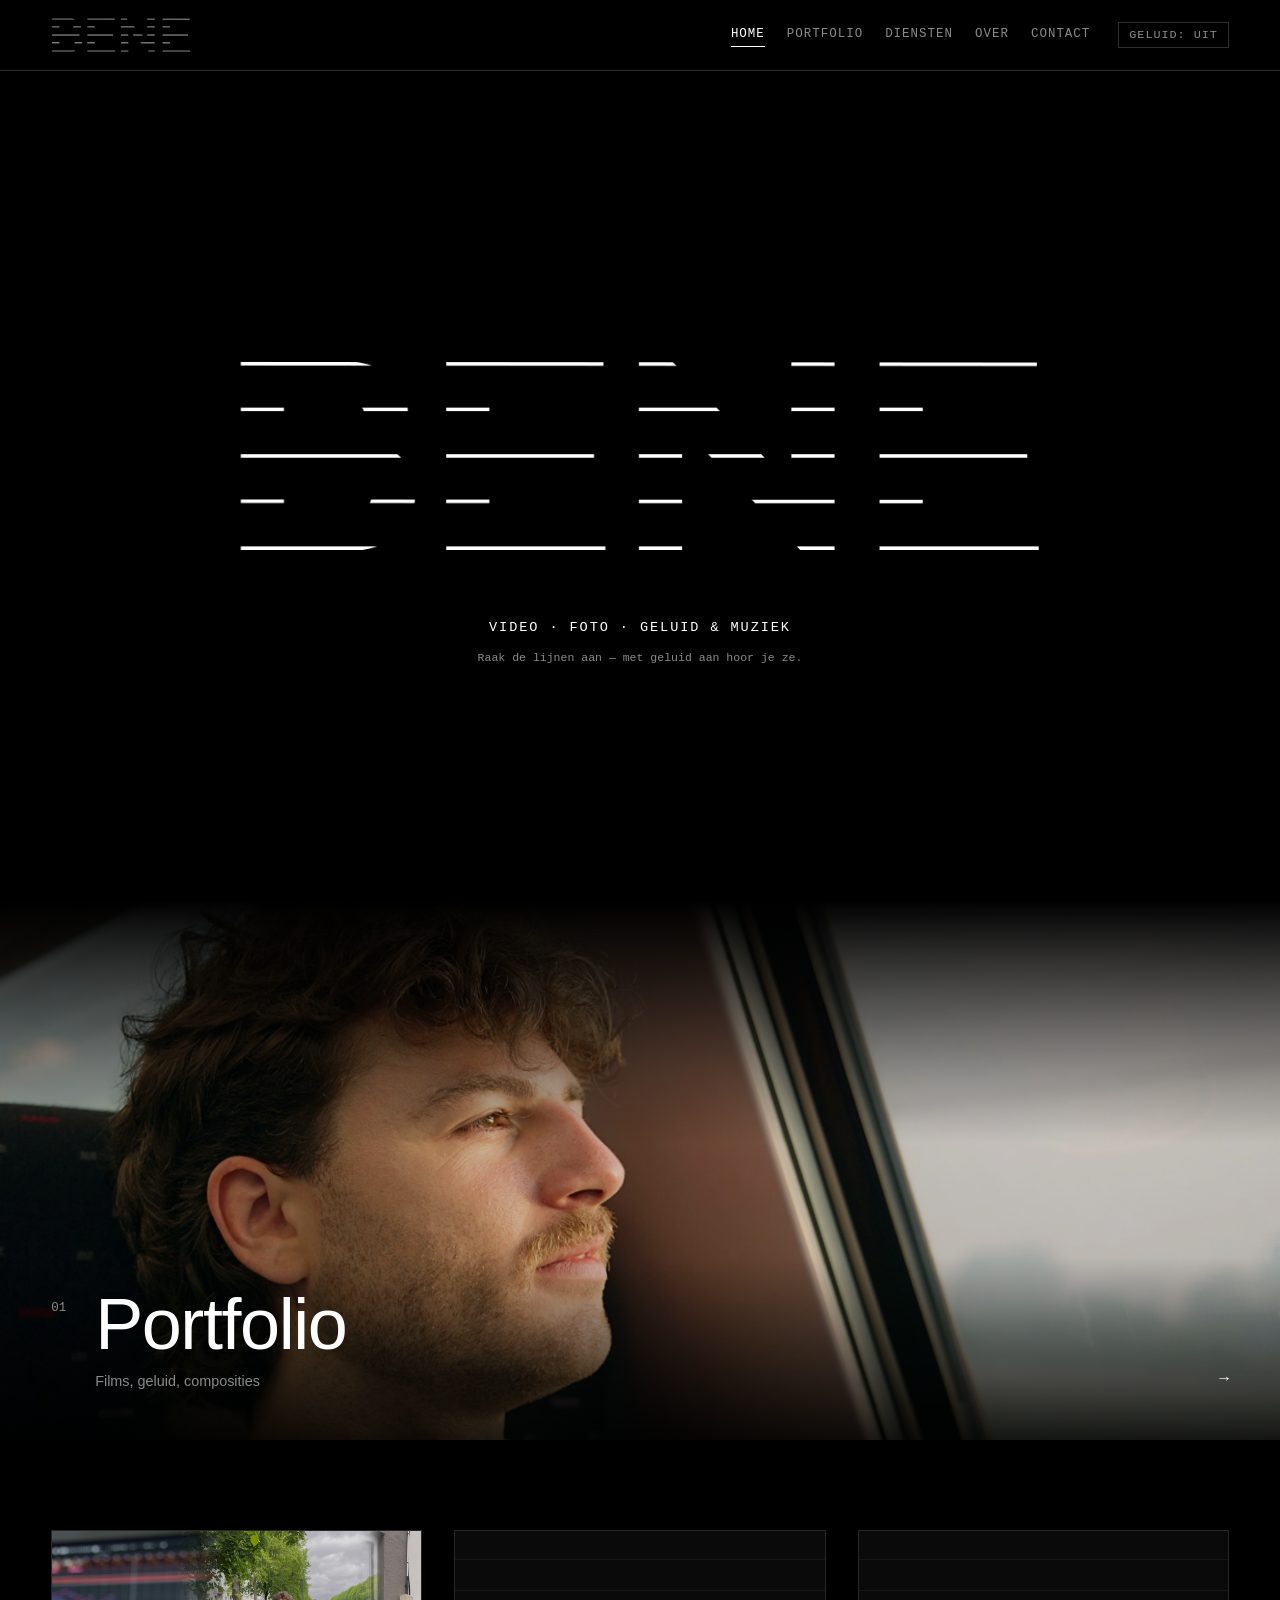
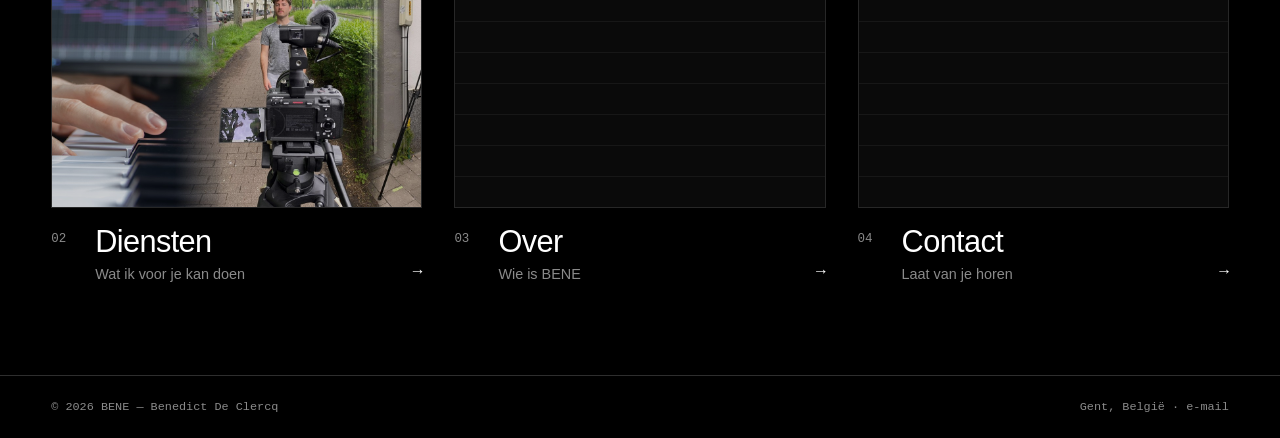
==== commit d141ca32: "Home: Diensten, Over en Contact als kleinere tegels Portfolio blijft schermvullend. De andere drie s" ====
--- a/index.html
+++ b/index.html
@@ -27,9 +27,11 @@
 </section>
 <section class="tiles" aria-label="Pagina's">
   <a class="tile" data-k="portfolio" href="portfolio.html"><div class="vis"></div><div class="cap"><span class="n">01</span><span class="t">Portfolio</span><span class="d">Films, geluid, composities</span></div></a>
-  <a class="tile" data-k="diensten" href="diensten.html"><div class="vis"></div><div class="cap"><span class="n">02</span><span class="t">Diensten</span><span class="d">Wat ik voor je kan doen</span></div></a>
-  <a class="tile" data-k="over" href="over.html"><div class="vis"></div><div class="cap"><span class="n">03</span><span class="t">Over</span><span class="d">Wie is BENE</span></div></a>
-  <a class="tile" data-k="contact" href="contact.html"><div class="vis"></div><div class="cap"><span class="n">04</span><span class="t">Contact</span><span class="d">Laat van je horen</span></div></a>
+  <div class="tiles-row">
+  <a class="tile small" data-k="diensten" href="diensten.html"><div class="vis"></div><div class="cap"><span class="n">02</span><span class="t">Diensten</span><span class="d">Wat ik voor je kan doen</span></div></a>
+  <a class="tile small" data-k="over" href="over.html"><div class="vis"></div><div class="cap"><span class="n">03</span><span class="t">Over</span><span class="d">Wie is BENE</span></div></a>
+  <a class="tile small" data-k="contact" href="contact.html"><div class="vis"></div><div class="cap"><span class="n">04</span><span class="t">Contact</span><span class="d">Laat van je horen</span></div></a>
+  </div>
 </section>
 
 </main>
--- a/style.css
+++ b/style.css
@@ -42,7 +42,7 @@
 .hint{font-family:var(--mono);font-size:.72rem;color:var(--mute);margin-top:10px}
 @media(max-width:700px){.hero{min-height:72svh}.tag{font-size:.75rem;letter-spacing:.1em}}
 
-/* tegels: alle vier schermvullend onder elkaar; elk vloeit vanuit het zwart in zijn beeld */
+/* tegels: portfolio schermvullend (vloeit vanuit het zwart in het beeld); de andere drie kleiner eronder */
 .tiles{display:block}
 .tile{position:relative;display:block;width:100%;aspect-ratio:2048/858;min-height:60svh;max-height:92svh;overflow:hidden;text-decoration:none}
 .tile .vis{position:absolute;inset:0;background:center/cover no-repeat;transition:transform .8s ease;opacity:.85}
@@ -56,11 +56,20 @@
 .tile .t{font-size:clamp(2rem,6vw,4.5rem);font-weight:500;line-height:1.2;letter-spacing:-.02em}
 .tile .d{color:var(--mute);font-size:.9rem}
 .tile[data-k="portfolio"] .vis{background-position:35% center}   /* gezicht in beeld bij bijsnijden */
+.tile[data-k="diensten"] .vis{background-position:71% center}    /* camera + Benedict in beeld op gsm */
 @supports (animation-timeline:view()){
   .tile .vis{animation:reveal linear both;animation-timeline:view();animation-range:entry 0% cover 45%}
   @keyframes reveal{from{filter:brightness(.25)}to{filter:brightness(1)}}
 }
-@media(max-width:700px){.tile{aspect-ratio:auto;min-height:0;height:75svh}}
+/* kleine tegels: drie naast elkaar binnen de marges, tekst onder het beeld */
+.tiles-row{max-width:var(--max);margin:0 auto;padding:clamp(48px,7vw,96px) var(--g);display:grid;grid-template-columns:repeat(3,1fr);gap:clamp(16px,2.5vw,32px)}
+.tile.small{aspect-ratio:auto;min-height:0;max-height:none;overflow:visible}
+.tile.small::before{content:none}
+.tile.small .vis{position:relative;inset:auto;aspect-ratio:4/3;overflow:hidden;border:1px solid var(--line)}
+.tile.small .cap{position:static;background:none;padding:16px 0 0}
+.tile.small .n{padding-top:.5em}
+.tile.small .t{font-size:clamp(1.4rem,2.4vw,2rem)}
+@media(max-width:700px){.tile{aspect-ratio:auto;min-height:0;height:75svh}.tile.small{height:auto}.tiles-row{grid-template-columns:1fr;gap:40px}}
 @media(prefers-reduced-motion:reduce){.tile .vis,.tile .cap::after{transition:none;animation:none}}
 
 /* ---------- pagina's ---------- */
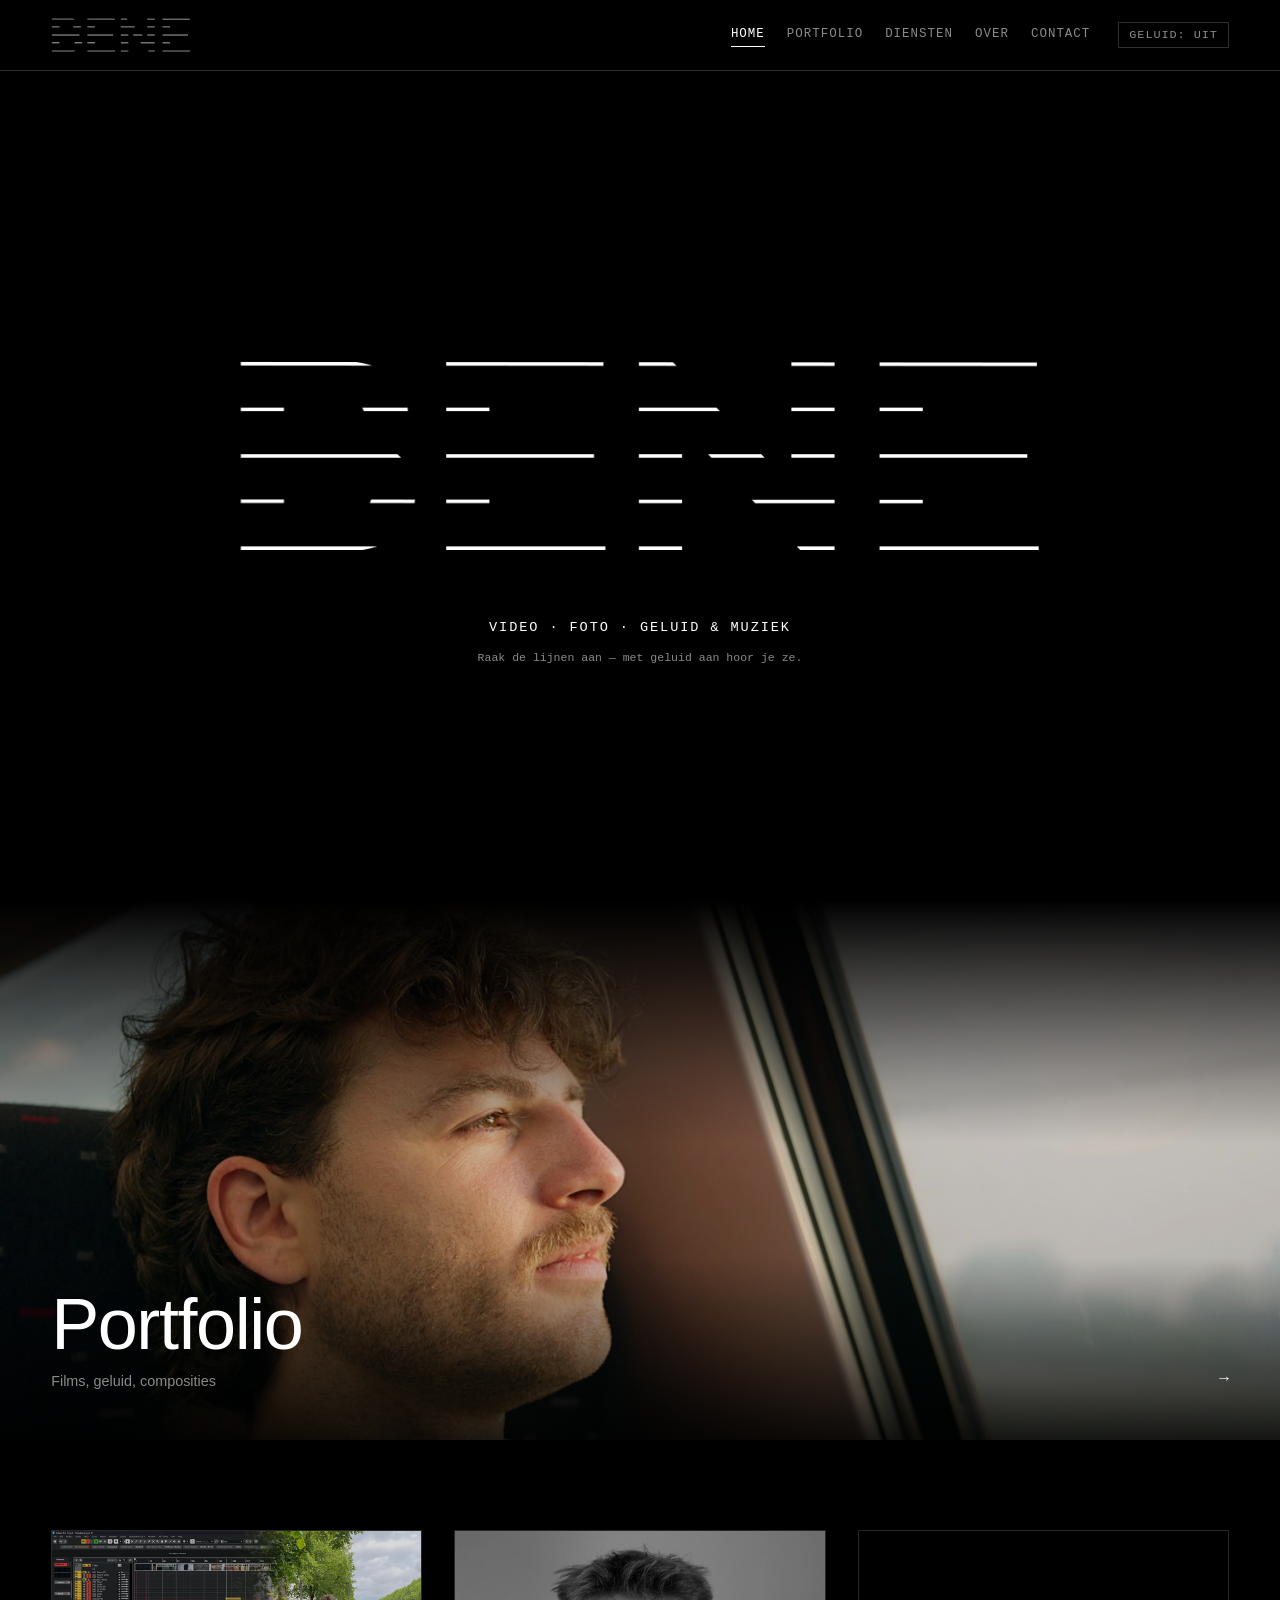
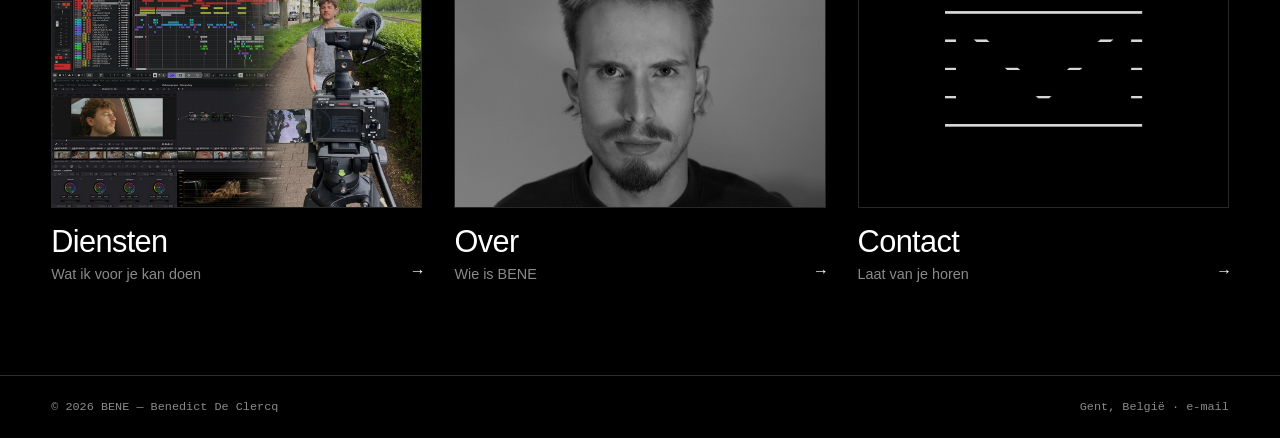
==== commit bb6492cb: "Nummers weg bij klikbare titels; portfolio als projectkaarten - Home-tegels: geen 01/02/03/04 meer -" ====
--- a/index.html
+++ b/index.html
@@ -26,11 +26,11 @@
   <p class="hint">Raak de lijnen aan — met geluid aan hoor je ze.</p>
 </section>
 <section class="tiles" aria-label="Pagina's">
-  <a class="tile" data-k="portfolio" href="portfolio.html"><div class="vis"></div><div class="cap"><span class="n">01</span><span class="t">Portfolio</span><span class="d">Films, geluid, composities</span></div></a>
+  <a class="tile" data-k="portfolio" href="portfolio.html"><div class="vis"></div><div class="cap"><span class="t">Portfolio</span><span class="d">Films, geluid, composities</span></div></a>
   <div class="tiles-row">
-  <a class="tile small" data-k="diensten" href="diensten.html"><div class="vis"></div><div class="cap"><span class="n">02</span><span class="t">Diensten</span><span class="d">Wat ik voor je kan doen</span></div></a>
-  <a class="tile small" data-k="over" href="over.html"><div class="vis"></div><div class="cap"><span class="n">03</span><span class="t">Over</span><span class="d">Wie is BENE</span></div></a>
-  <a class="tile small" data-k="contact" href="contact.html"><div class="vis"></div><div class="cap"><span class="n">04</span><span class="t">Contact</span><span class="d">Laat van je horen</span></div></a>
+  <a class="tile small" data-k="diensten" href="diensten.html"><div class="vis"></div><div class="cap"><span class="t">Diensten</span><span class="d">Wat ik voor je kan doen</span></div></a>
+  <a class="tile small" data-k="over" href="over.html"><div class="vis"></div><div class="cap"><span class="t">Over</span><span class="d">Wie is BENE</span></div></a>
+  <a class="tile small" data-k="contact" href="contact.html"><div class="vis"></div><div class="cap"><span class="t">Contact</span><span class="d">Laat van je horen</span></div></a>
   </div>
 </section>
 
--- a/style.css
+++ b/style.css
@@ -49,14 +49,12 @@
 .tile .vis.empty{background:repeating-linear-gradient(0deg,#0c0c0c 0 30px,#1c1c1c 30px 31px)}
 .tile:hover .vis{transform:scale(1.02)}
 .tile::before{content:"";position:absolute;inset:0;z-index:1;pointer-events:none;background:linear-gradient(var(--bg) 0%,rgba(0,0,0,.6) 18%,transparent 45%)}
-.tile .cap{position:absolute;z-index:2;left:0;right:0;bottom:0;padding:24px var(--g) clamp(24px,4vw,48px);display:grid;grid-template-columns:36px 1fr auto;gap:2px 8px;align-items:end;background:linear-gradient(transparent,rgba(0,0,0,.85))}
-.tile .cap::after{content:"→";grid-column:3;grid-row:1/3;font-family:var(--mono);font-size:1rem;transition:transform .3s}
+.tile .cap{position:absolute;z-index:2;left:0;right:0;bottom:0;padding:24px var(--g) clamp(24px,4vw,48px);display:grid;grid-template-columns:1fr auto;gap:2px 8px;align-items:end;background:linear-gradient(transparent,rgba(0,0,0,.85))}
+.tile .cap::after{content:"→";grid-column:2;grid-row:1/3;font-family:var(--mono);font-size:1rem;transition:transform .3s}
 .tile:hover .cap::after{transform:translateX(6px)}
-.tile .n{font-family:var(--mono);font-size:.78rem;color:var(--mute);grid-row:1/3;align-self:start;padding-top:1.4em}
 .tile .t{font-size:clamp(2rem,6vw,4.5rem);font-weight:500;line-height:1.2;letter-spacing:-.02em}
 .tile .d{color:var(--mute);font-size:.9rem}
 .tile[data-k="portfolio"] .vis{background-position:35% center}   /* gezicht in beeld bij bijsnijden */
-.tile[data-k="diensten"] .vis{background-position:71% center}    /* camera + Benedict in beeld op gsm */
 @supports (animation-timeline:view()){
   .tile .vis{animation:reveal linear both;animation-timeline:view();animation-range:entry 0% cover 45%}
   @keyframes reveal{from{filter:brightness(.25)}to{filter:brightness(1)}}
@@ -67,7 +65,6 @@
 .tile.small::before{content:none}
 .tile.small .vis{position:relative;inset:auto;aspect-ratio:4/3;overflow:hidden;border:1px solid var(--line)}
 .tile.small .cap{position:static;background:none;padding:16px 0 0}
-.tile.small .n{padding-top:.5em}
 .tile.small .t{font-size:clamp(1.4rem,2.4vw,2rem)}
 @media(max-width:700px){.tile{aspect-ratio:auto;min-height:0;height:75svh}.tile.small{height:auto}.tiles-row{grid-template-columns:1fr;gap:40px}}
 @media(prefers-reduced-motion:reduce){.tile .vis,.tile .cap::after{transition:none;animation:none}}
@@ -96,6 +93,22 @@
 .row.big{padding-top:36px;padding-bottom:36px}
 .row.soon .t{color:var(--mute)}
 @media(max-width:700px){.row{grid-template-columns:32px minmax(0,1fr) auto;gap:6px 12px;padding-top:20px;padding-bottom:20px}.row .d{grid-column:2/4;grid-row:2}.row.big{padding-top:28px;padding-bottom:28px}}
+
+/* portfolio: projectkaarten */
+.projects{display:grid;grid-template-columns:repeat(2,1fr);gap:clamp(32px,4vw,56px) clamp(16px,2.5vw,32px);margin-top:48px}
+.project{display:block;text-decoration:none}
+.project .vis{aspect-ratio:16/9;background:center/cover no-repeat;border:1px solid var(--line);overflow:hidden;transition:transform .8s ease,filter .4s;filter:brightness(.85)}
+.project .vis.empty{background:repeating-linear-gradient(0deg,#0c0c0c 0 30px,#1c1c1c 30px 31px)}
+a.project:hover .vis{filter:brightness(1);transform:scale(1.015)}
+.project .cap{display:grid;grid-template-columns:1fr auto;gap:2px 12px;align-items:baseline;padding-top:16px}
+.project .t{font-size:clamp(1.4rem,2.6vw,2.2rem);font-weight:500;letter-spacing:-.01em;line-height:1.2}
+.project .d{grid-row:2;color:var(--mute);font-size:.95rem}
+.project .a{grid-row:1/3;grid-column:2;font-family:var(--mono);font-size:1rem;transition:transform .3s}
+a.project:hover .a{transform:translateX(6px)}
+.project .a.soon{font-size:.72rem;color:var(--mute);border:1px dashed #5a5a5a;padding:2px 8px;align-self:center}
+.project.soon .t{color:var(--mute)}
+@media(max-width:700px){.projects{grid-template-columns:1fr;margin-top:32px}}
+@media(prefers-reduced-motion:reduce){.project .vis,.project .a{transition:none}}
 
 /* projectpagina */
 .frame{position:relative;aspect-ratio:16/9;border:1px solid var(--line);display:grid;place-items:center;margin-bottom:12px;background:#080808}
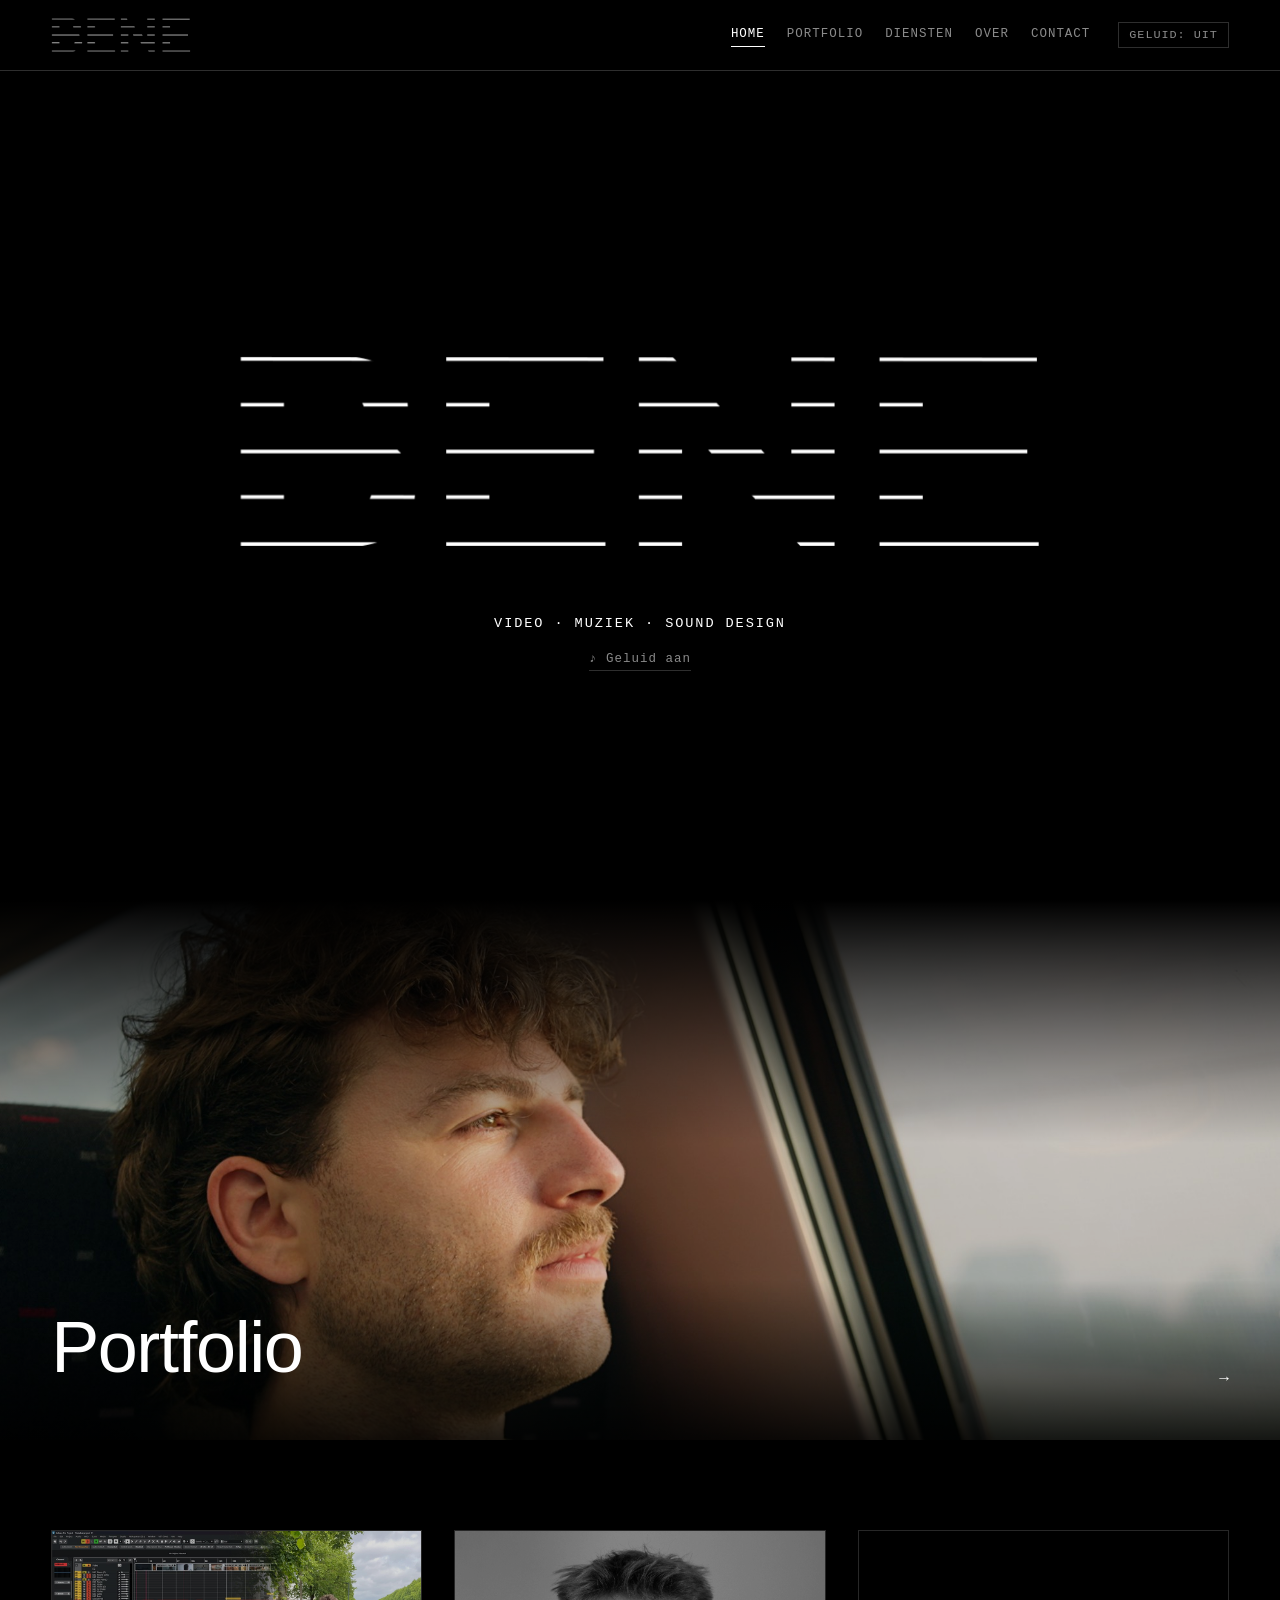
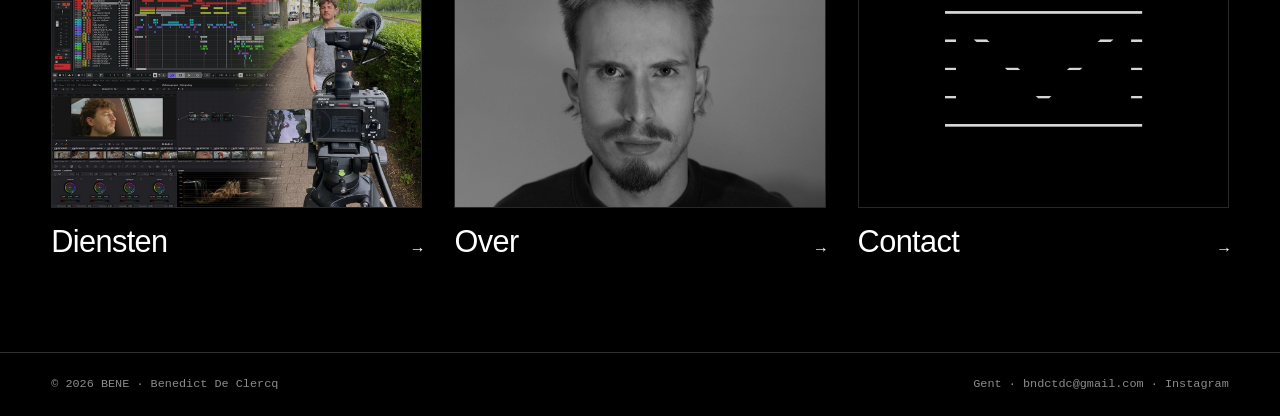
==== commit c00e5ecb: "Tagline, geluidsknop op home, Diensten herwerkt, portret, contactgegevens, footer - Tagline: Video ·" ====
--- a/index.html
+++ b/index.html
@@ -3,8 +3,8 @@
 <head>
 <meta charset="utf-8">
 <meta name="viewport" content="width=device-width,initial-scale=1">
-<title>BENE — beeld en geluid</title>
-<meta name="description" content="BENE — Benedict De Clercq, freelance videograaf, fotograaf, sounddesigner en componist uit Gent.">
+<title>BENE | video, muziek en sound design</title>
+<meta name="description" content="BENE: Benedict De Clercq, freelance videograaf, sounddesigner en componist uit Gent.">
 <link rel="stylesheet" href="style.css">
 <link rel="icon" href="favicon.svg" type="image/svg+xml">
 <meta name="theme-color" content="#000000">
@@ -12,32 +12,32 @@
 <body>
 <a class="skip" href="#main">Naar inhoud</a>
 <header>
-  <a class="logo" href="index.html" aria-label="BENE — home"><img src="logo.png" alt="BENE"></a>
+  <a class="logo" href="index.html" aria-label="BENE, naar home"><img src="logo.png" alt="BENE"></a>
   <nav><a href="index.html" aria-current="page">Home</a><a href="portfolio.html">Portfolio</a><a href="diensten.html">Diensten</a><a href="over.html">Over</a><a href="contact.html">Contact</a></nav>
   <button id="sound" aria-pressed="false" title="Geluid aan/uit">geluid: uit</button>
 </header>
 <main id="main">
 
 <section class="hero">
-  <h1 class="sr">BENE — video, foto, geluid &amp; muziek</h1>
+  <h1 class="sr">BENE: video, muziek en sound design</h1>
   <div id="heroMedia" class="heroMedia" aria-hidden="true"></div>
   <canvas id="logoCanvas" role="img" aria-label="BENE-logo"></canvas>
-  <p class="tag">Video · Foto · Geluid &amp; muziek</p>
-  <p class="hint">Raak de lijnen aan — met geluid aan hoor je ze.</p>
+  <p class="tag">Video · Muziek · Sound Design</p>
+  <p><button class="soundtoggle" type="button" aria-pressed="false">♪ Geluid aan</button></p>
 </section>
 <section class="tiles" aria-label="Pagina's">
-  <a class="tile" data-k="portfolio" href="portfolio.html"><div class="vis"></div><div class="cap"><span class="t">Portfolio</span><span class="d">Films, geluid, composities</span></div></a>
+  <a class="tile" data-k="portfolio" href="portfolio.html"><div class="vis"></div><div class="cap"><span class="t">Portfolio</span></div></a>
   <div class="tiles-row">
-  <a class="tile small" data-k="diensten" href="diensten.html"><div class="vis"></div><div class="cap"><span class="t">Diensten</span><span class="d">Wat ik voor je kan doen</span></div></a>
-  <a class="tile small" data-k="over" href="over.html"><div class="vis"></div><div class="cap"><span class="t">Over</span><span class="d">Wie is BENE</span></div></a>
-  <a class="tile small" data-k="contact" href="contact.html"><div class="vis"></div><div class="cap"><span class="t">Contact</span><span class="d">Laat van je horen</span></div></a>
+  <a class="tile small" data-k="diensten" href="diensten.html"><div class="vis"></div><div class="cap"><span class="t">Diensten</span></div></a>
+  <a class="tile small" data-k="over" href="over.html"><div class="vis"></div><div class="cap"><span class="t">Over</span></div></a>
+  <a class="tile small" data-k="contact" href="contact.html"><div class="vis"></div><div class="cap"><span class="t">Contact</span></div></a>
   </div>
 </section>
 
 </main>
 <footer>
-  <span>© <span id="yr"></span> BENE — Benedict De Clercq</span>
-  <span>Gent, België · <a class="mailto" href="#">e-mail</a></span>
+  <span>© <span id="yr"></span> BENE · Benedict De Clercq</span>
+  <span>Gent · <a class="mailto" href="#">e-mail</a> · <a class="ig" href="#" target="_blank" rel="noopener">Instagram</a></span>
 </footer>
 <script src="config.js"></script>
 <script src="site.js"></script>
--- a/style.css
+++ b/style.css
@@ -39,7 +39,8 @@
 .heroMedia video{width:100%;height:100%;object-fit:cover}
 #logoCanvas{width:min(920px,100%);display:block;touch-action:manipulation;cursor:crosshair}
 .tag{font-family:var(--mono);font-size:.85rem;letter-spacing:.14em;text-transform:uppercase;margin-top:36px}
-.hint{font-family:var(--mono);font-size:.72rem;color:var(--mute);margin-top:10px}
+.soundtoggle{font-family:var(--mono);font-size:.78rem;letter-spacing:.08em;background:none;border:0;border-bottom:1px solid var(--line);color:var(--mute);padding:4px 0;margin-top:14px;cursor:pointer;transition:color .2s,border-color .2s}
+.soundtoggle:hover,.soundtoggle[aria-pressed="true"]{color:var(--fg);border-bottom-color:var(--fg)}
 @media(max-width:700px){.hero{min-height:72svh}.tag{font-size:.75rem;letter-spacing:.1em}}
 
 /* tegels: portfolio schermvullend (vloeit vanuit het zwart in het beeld); de andere drie kleiner eronder */
@@ -91,30 +92,58 @@
 .row .a{font-family:var(--mono);white-space:nowrap;font-size:.78rem;justify-self:end}
 .row .a.todo{outline:none;border:1px dashed #5a5a5a;padding:2px 8px}
 .row.big{padding-top:36px;padding-bottom:36px}
+.row .extra{display:block;margin-top:8px;font-size:.88rem}
+.row .a.tag-op{color:var(--mute);border:1px solid var(--line);padding:2px 8px;align-self:center}
 .row.soon .t{color:var(--mute)}
 @media(max-width:700px){.row{grid-template-columns:32px minmax(0,1fr) auto;gap:6px 12px;padding-top:20px;padding-bottom:20px}.row .d{grid-column:2/4;grid-row:2}.row.big{padding-top:28px;padding-bottom:28px}}
 
 /* portfolio: projectkaarten */
-.projects{display:grid;grid-template-columns:repeat(2,1fr);gap:clamp(32px,4vw,56px) clamp(16px,2.5vw,32px);margin-top:48px}
+.group{margin-top:clamp(48px,6vw,80px)}
+.group-h{border-top:1px solid var(--line);padding-top:14px;margin-bottom:24px}
+.projects{display:grid;grid-template-columns:repeat(3,1fr);gap:clamp(32px,4vw,48px) clamp(16px,2.5vw,32px)}
 .project{display:block;text-decoration:none}
 .project .vis{aspect-ratio:16/9;background:center/cover no-repeat;border:1px solid var(--line);overflow:hidden;transition:transform .8s ease,filter .4s;filter:brightness(.85)}
+.project .vis{position:relative;display:grid;place-items:center}
+.play-ico{width:64px;height:64px;border-radius:50%;border:1px solid var(--fg);display:grid;place-items:center;padding-left:4px;font-size:1.1rem;background:rgba(0,0,0,.35);opacity:0;transform:scale(.92);transition:opacity .3s,transform .3s,background .3s}
+a.project:hover .play-ico,a.project:focus-visible .play-ico{opacity:1;transform:none}
+a.project:hover .play-ico{background:var(--fg);color:var(--bg)}
+@media(hover:none){.play-ico{opacity:.85;transform:none}}
 .project .vis.empty{background:repeating-linear-gradient(0deg,#0c0c0c 0 30px,#1c1c1c 30px 31px)}
 a.project:hover .vis{filter:brightness(1);transform:scale(1.015)}
 .project .cap{display:grid;grid-template-columns:1fr auto;gap:2px 12px;align-items:baseline;padding-top:16px}
-.project .t{font-size:clamp(1.4rem,2.6vw,2.2rem);font-weight:500;letter-spacing:-.01em;line-height:1.2}
-.project .d{grid-row:2;color:var(--mute);font-size:.95rem}
+.project .t{font-size:clamp(1.3rem,2vw,1.7rem);font-weight:500;letter-spacing:-.01em;line-height:1.2}
+.project .d{grid-row:2;color:var(--mute);font-size:.92rem;margin-top:4px}
+.project .d .todo{font-size:.85rem}
 .project .a{grid-row:1/3;grid-column:2;font-family:var(--mono);font-size:1rem;transition:transform .3s}
 a.project:hover .a{transform:translateX(6px)}
 .project .a.soon{font-size:.72rem;color:var(--mute);border:1px dashed #5a5a5a;padding:2px 8px;align-self:center}
 .project.soon .t{color:var(--mute)}
-@media(max-width:700px){.projects{grid-template-columns:1fr;margin-top:32px}}
-@media(prefers-reduced-motion:reduce){.project .vis,.project .a{transition:none}}
+@media(max-width:1000px){.projects{grid-template-columns:repeat(2,1fr)}}
+@media(max-width:600px){.projects{grid-template-columns:1fr}.group{margin-top:40px}}
+/* videospeler als laag */
+.player{border:0;padding:0;margin:0;width:100%;height:100%;max-width:none;max-height:none;background:transparent;color:var(--fg);display:none;place-items:center}
+.player[open]{display:grid;animation:fade .3s ease}
+.player::backdrop{background:rgba(0,0,0,.92)}
+.player-in{width:min(1280px,calc(100vw - 2*var(--g)),calc((100svh - 120px)*16/9))}
+.player-top{display:flex;justify-content:space-between;align-items:baseline;gap:16px;margin-bottom:12px;font-family:var(--mono);font-size:.78rem;text-transform:uppercase;letter-spacing:.08em}
+.player-t{color:var(--mute)}
+.player-x{font:inherit;text-transform:inherit;letter-spacing:inherit;background:none;border:1px solid var(--line);color:var(--fg);padding:6px 12px;cursor:pointer}
+.player-x:hover{border-color:var(--fg)}
+.player-v{position:relative;aspect-ratio:16/9;background:#000;border:1px solid var(--line)}
+.player-v iframe{position:absolute;inset:0;width:100%;height:100%;border:0}
+html:has(.player[open]){overflow:hidden}
+@keyframes fade{from{opacity:0}}
+@media(prefers-reduced-motion:reduce){.project .vis,.project .a,.play-ico{transition:none}.player[open]{animation:none}}
 
 /* projectpagina */
 .frame{position:relative;aspect-ratio:16/9;border:1px solid var(--line);display:grid;place-items:center;margin-bottom:12px;background:#080808}
 .frame iframe{position:absolute;inset:0;width:100%;height:100%;border:0}
 .play{width:72px;height:72px;border-radius:50%;border:1px solid var(--fg);background:none;color:var(--fg);font-size:1.3rem;cursor:pointer}
 .play:hover{background:var(--fg);color:var(--bg)}
+.frame>.todo{font-family:var(--mono);font-size:.8rem}
+.kicker{font-family:var(--mono);font-size:.78rem;text-transform:uppercase;letter-spacing:.1em;color:var(--mute);margin-bottom:12px}
+.still{aspect-ratio:16/9;max-width:640px;margin:0 0 56px;border:1px solid var(--line);background:center/cover no-repeat;display:grid;place-items:center;font-size:.75rem}
+.still.todo{outline:none;border:1px dashed #5a5a5a}
 .stills{display:grid;grid-template-columns:repeat(3,1fr);gap:12px;margin-bottom:64px}
 .stills div{aspect-ratio:16/9;border:1px dashed var(--line);display:grid;place-items:center;font-size:.75rem;background:center/cover no-repeat}
 .cols{display:grid;grid-template-columns:repeat(auto-fit,minmax(min(100%,300px),1fr));gap:40px 64px;margin-bottom:48px}
@@ -126,7 +155,7 @@
 
 /* over */
 .about{display:grid;grid-template-columns:minmax(0,1fr) minmax(0,2fr);gap:clamp(32px,5vw,80px);align-items:start;margin-top:40px}
-.portrait{aspect-ratio:3/4;border:1px dashed var(--line);display:grid;place-items:center;font-size:.8rem;background:center/cover no-repeat}
+.portrait{aspect-ratio:4/5;border:1px solid var(--line);display:grid;place-items:center;font-size:.8rem;background:center/cover no-repeat}
 .about p{margin-bottom:16px;max-width:60ch;font-size:1.05rem}
 @media(max-width:700px){.about{grid-template-columns:1fr}.portrait{max-width:280px}}
 
